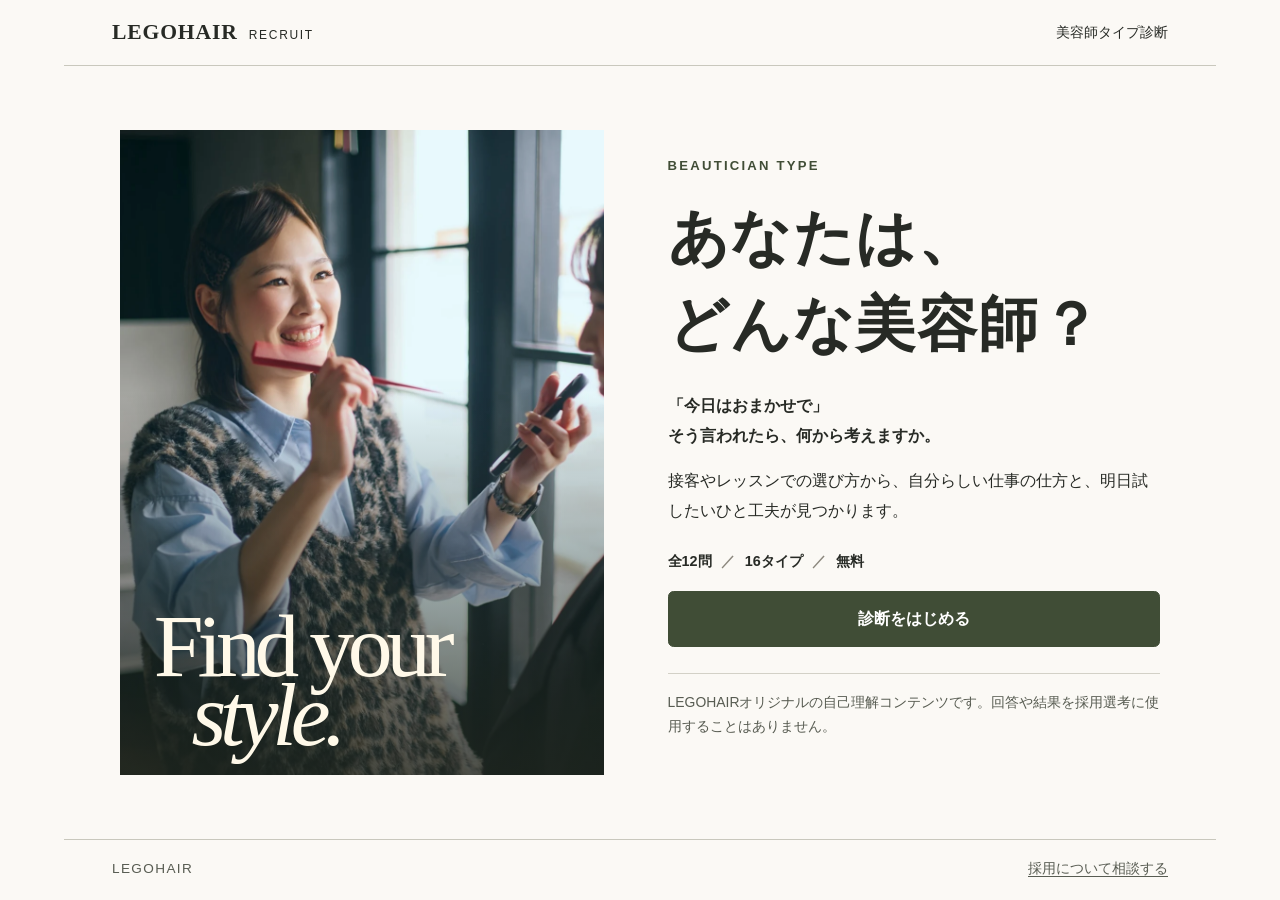
==== beautician-type.html @ 56482df4 "Refresh beautician type quiz and connect LINE recruitment entry to career stories" ====
<!doctype html>
<html lang="ja">
<head>
  <meta charset="utf-8">
  <meta name="viewport" content="width=device-width, initial-scale=1, viewport-fit=cover">
  <meta name="robots" content="noindex">
  <meta name="theme-color" content="#fbf9f5">
  <title>美容師タイプ診断｜LEGOHAIR RECRUIT</title>
  <meta name="description" content="サロンの12の場面から、あなたらしい接客と学び方を見つける。LEGOHAIRの美容師タイプ診断。">
  <meta property="og:title" content="あなたは、どんな美容師？｜LEGOHAIR 美容師タイプ診断">
  <meta property="og:description" content="接客やレッスンの12問に答えて、自分らしさを16のタイプから見つけよう。">
  <meta property="og:image" content="https://legohair-recruit-lp.vercel.app/assets/collage/latest/consultation-3830.webp">
  <link rel="stylesheet" href="assets/beautician-type.css">
  <script defer src="assets/recruit-analytics.js"></script>
  <script defer src="assets/beautician-data.js"></script>
  <script defer src="assets/beautician-type.js"></script>
</head>
<body>
  <header class="mast"><a href="index.html" aria-label="LEGOHAIR 中途採用トップ">LEGOHAIR <span>RECRUIT</span></a><span>美容師タイプ診断</span></header>
  <main class="spread">
    <aside class="portrait" aria-label="LEGOHAIRのサロンワーク">
      <img src="assets/collage/latest/consultation-3830.webp" alt="笑顔でお客様と向き合うLEGOHAIRのスタッフ">
      <div class="photo-title" lang="en" aria-hidden="true">Find your<br><i>style.</i></div>
    </aside>
    <article class="sheet">
      <div id="panel">
        <p class="overline" lang="en">BEAUTICIAN TYPE</p>
        <h1 id="intro-title">あなたは、<br>どんな美容師？</h1>
        <p class="lead">「今日はおまかせで」<br>そう言われたら、何から考えますか。</p>
        <p>接客やレッスンでの選び方から、自分らしい仕事の仕方と、明日試したいひと工夫が見つかります。</p>
        <p class="facts">全12問 <span>／</span> 16タイプ <span>／</span> 無料</p>
        <div id="intro-actions" hidden></div>
        <noscript><p>診断にはJavaScriptを使用します。ブラウザの設定を確認するか、<a href="index.html#growth">採用サイトのカリキュラム</a>をご覧ください。</p></noscript>
        <p class="note">LEGOHAIRオリジナルの自己理解コンテンツです。回答や結果を採用選考に使用することはありません。</p>
      </div>
    </article>
  </main>
  <footer><span>LEGOHAIR</span><a href="index.html#entry">採用について相談する</a></footer>
</body>
</html>
---- assets/beautician-type.css ----
:root {
  color-scheme: light;
  --ink: #272a25;
  --muted: #585c52;
  --paper: #fbf9f5;
  --moss: #404d36;
  --blush: #ead3cd;
  --serif: 'Hiragino Mincho ProN', 'YuMincho', 'Yu Mincho', serif;
  font-family: 'Hiragino Kaku Gothic ProN', 'Yu Gothic', Meiryo, sans-serif;
  background: var(--paper);
  color: var(--ink);
}
* { box-sizing: border-box; }
body { margin: 0; }
[hidden] { display: none !important; }
a { color: inherit; text-underline-offset: .25em; }
button { font: inherit; color: inherit; cursor: pointer; }
:focus-visible { outline: 3px solid #865139; outline-offset: 3px; }
.mast, footer { max-width: 72rem; margin: auto; display: flex; justify-content: space-between; align-items: center; gap: 1rem; padding: 1.25rem clamp(1rem,5vw,3rem); }
.mast { border-bottom: 1px solid #c9c8bd; }
.mast a { text-decoration: none; font: 600 1.35rem Georgia, serif; letter-spacing: .04em; }
.mast a span { margin-left: .3rem; font: .75rem Arial, sans-serif; letter-spacing: .14em; }
.mast > span, footer { font-size: .85rem; }
.spread { max-width: 69rem; margin: clamp(1.4rem,5vw,4.5rem) auto; padding: 0 2rem; display: grid; grid-template-columns: .93fr 1.07fr; align-items: start; }
.portrait { min-height: 34rem; aspect-ratio: 3/4; position: relative; overflow: hidden; background: #ddd7cc; }
.portrait img { width: 100%; height: 100%; position: absolute; object-fit: cover; object-position: 50% 41%; }
.portrait::after { content: ''; position: absolute; inset: 40% 0 0; background: linear-gradient(transparent, #22271fc7); }
.photo-title { position: absolute; z-index: 1; bottom: 1.6rem; left: 7%; font: clamp(3.8rem,7vw,6.6rem)/.77 Georgia, serif; letter-spacing: -.07em; color: #fff9e9; }
.photo-title i { margin-left: .42em; }
.sheet { padding: clamp(.4rem,2vw,1.6rem) 0 1rem clamp(1.75rem,5vw,5rem); min-width: 0; }
.overline { color: var(--moss); font: 600 .82rem/1.5 Arial, sans-serif; letter-spacing: .17em; margin: 0 0 1.15rem; }
h1, h2, p, dl { margin-top: 0; }
h1, h2 { font-family: var(--serif); font-weight: 600; letter-spacing: .025em; line-height: 1.45; overflow-wrap: anywhere; }
h1 { margin-bottom: 1.45rem; font-size: clamp(2.45rem,4.7vw,4rem); }
h2, h1.question-title { font-size: clamp(1.65rem,3.2vw,2.4rem); }
p, dd { line-height: 1.85; }
.lead { font-weight: 600; }
.facts { margin: 1.4rem 0 1rem; font-size: .9rem; font-weight: 600; }
.facts span { margin: 0 .35rem; color: #8b877d; }
.action, .choice { display: block; width: 100%; padding: .9rem 1.1rem; min-height: 3.15rem; border-radius: .35rem; font-weight: 650; text-decoration: none; }
.action { text-align: center; border: 1px solid var(--moss); background: var(--moss); color: #fff; line-height: 1.6; }
.action:hover { background: #303d27; }
.action.line { background: #18683c; border-color: #18683c; }
.quiet { display: inline-block; min-height: 2.75rem; padding: .6rem 0; border: 0; background: transparent; font-size: .92rem; text-decoration: underline; text-underline-offset: .27em; }
.note, .hint { font-size: .87rem; line-height: 1.75; color: var(--muted); }
.note { border-top: 1px solid #d3d1c7; padding-top: 1rem; margin-top: 1.6rem; }
.hint { margin: .65rem 0; }
progress { width: 100%; height: .35rem; appearance: none; border: 0; color: var(--moss); background: #e4e2d8; margin: 0 0 1.85rem; }
progress::-webkit-progress-bar { background: #e4e2d8; }
progress::-webkit-progress-value { background: var(--moss); }
progress::-moz-progress-bar { background: var(--moss); }
fieldset { border: 0; padding: 0; margin: 0 0 1.25rem; min-width: 0; }
.choice { display: flex; align-items: center; gap: .75rem; border: 1px solid #b8bbae; margin-bottom: .65rem; background: #fff; line-height: 1.65; cursor: pointer; }
.choice:has(:checked) { background: #e8ecdf; border-color: var(--moss); }
.choice input { accent-color: var(--moss); flex: 0 0 auto; width: 1.1rem; height: 1.1rem; margin: 0; }
.action:disabled { background: #e2e2d9; color: #64675f; border-color: transparent; cursor: default; }
.practice { background: #f0e3de; border-left: 3px solid #ab7062; margin: 1.4rem 0; padding: 1rem 1.2rem; }
.practice strong { display: block; margin-bottom: .35rem; }
.practice p { margin-bottom: 0; }
.axes { border-top: 1px solid #c9c8bd; margin-bottom: 1.5rem; }
.axes div { padding: .6rem 0; border-bottom: 1px solid #d6d6cd; display: flex; justify-content: space-between; gap: .6rem; font-size: .9rem; }
.axes dt { color: var(--muted); }
.axes dd { margin: 0; text-align: right; line-height: 1.6; font-weight: 600; }
footer { border-top: 1px solid #c9c8bd; color: var(--muted); }
footer span { letter-spacing: .1em; }
@media(max-width: 720px) {
  .mast { padding: .95rem 1.15rem; }
  .mast a { font-size: 1.15rem; }
  .mast a span { font-size: .67rem; }
  .spread { display: block; margin: 0; padding: 0; }
  .portrait { height: clamp(9rem,42vw,14rem); min-height: 0; aspect-ratio: auto; }
  .portrait img { object-position: 50% 36%; }
  .portrait::after { inset: 0 42% 0 0; background: linear-gradient(90deg,#19251985,transparent); }
  .photo-title { left: 1.4rem; bottom: 1rem; font-size: 3.6rem; }
  .sheet { padding: 1.5rem max(1.15rem,6vw); }
  h1 { font-size: clamp(2.3rem,8.8vw,3.1rem); margin-bottom: .9rem; }
  .overline { margin-bottom: .65rem; }
  .facts { margin-top: .9rem; }
  body.in-quiz .portrait { display: none; }
  body.in-quiz .sheet { max-width: 35rem; margin: auto; min-height: 72svh; padding-top: 2.25rem; }
}
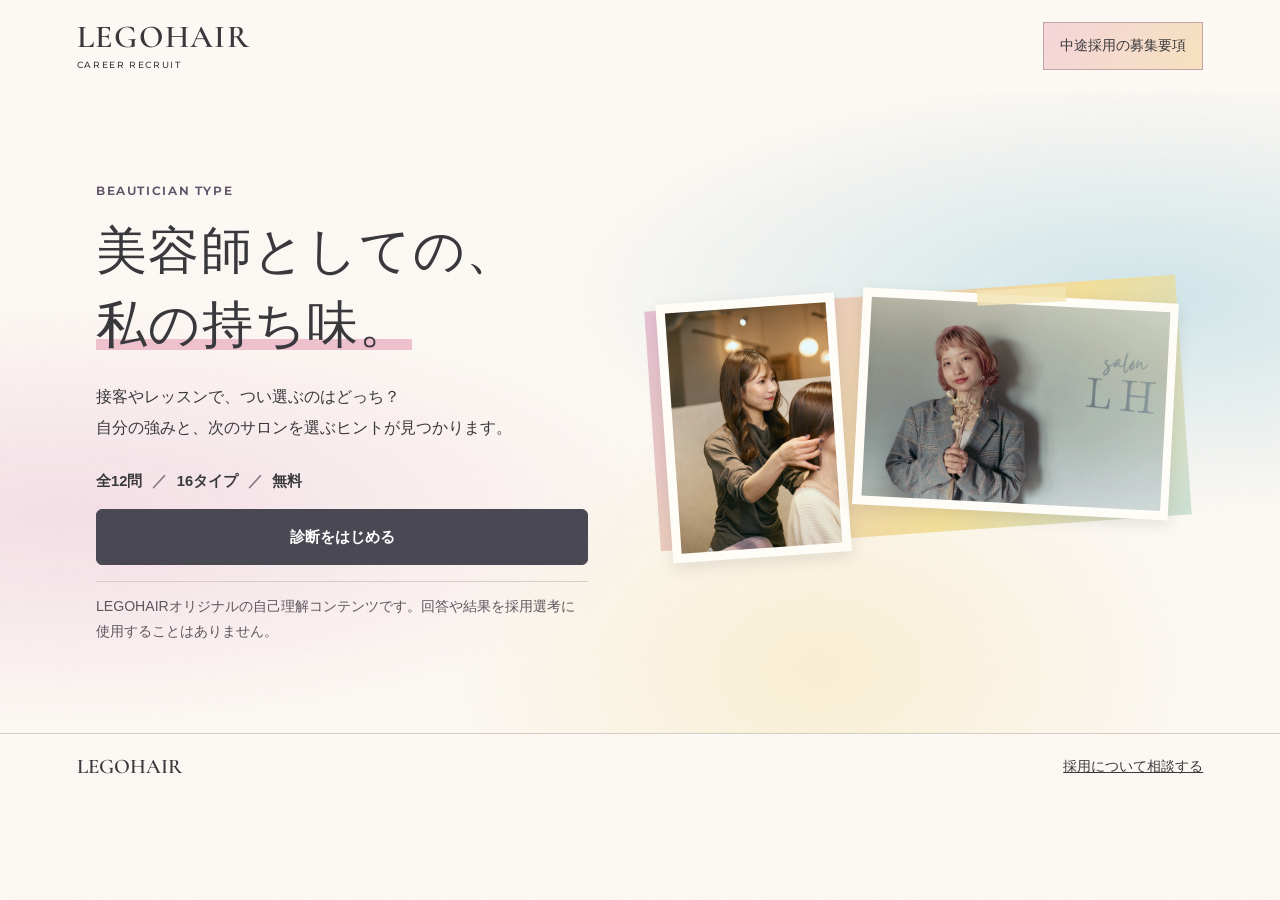
==== commit da581598: "Align career quiz with the recruitment LP and revise the salon scenario questions" ====
--- a/beautician-type.html
+++ b/beautician-type.html
@@ -4,37 +4,42 @@
   <meta charset="utf-8">
   <meta name="viewport" content="width=device-width, initial-scale=1, viewport-fit=cover">
   <meta name="robots" content="noindex">
-  <meta name="theme-color" content="#fbf9f5">
+  <meta name="theme-color" content="#fcf8f3">
   <title>美容師タイプ診断｜LEGOHAIR RECRUIT</title>
   <meta name="description" content="サロンの12の場面から、あなたらしい接客と学び方を見つける。LEGOHAIRの美容師タイプ診断。">
   <meta property="og:title" content="あなたは、どんな美容師？｜LEGOHAIR 美容師タイプ診断">
   <meta property="og:description" content="接客やレッスンの12問に答えて、自分らしさを16のタイプから見つけよう。">
-  <meta property="og:image" content="https://legohair-recruit-lp.vercel.app/assets/collage/latest/consultation-3830.webp">
+  <meta property="og:image" content="https://legohair-recruit-lp.vercel.app/assets/collage/latest/hero-salon-lh.webp">
+<link rel="icon" href="assets/lego-icon.png"><link rel="preconnect" href="https://fonts.googleapis.com"><link rel="preconnect" href="https://fonts.gstatic.com" crossorigin><link href="https://fonts.googleapis.com/css2?family=Montserrat:wght@400;500;600;700;800&amp;family=Cormorant+Garamond:ital,wght@0,600;1,500&amp;display=swap" rel="stylesheet"><link rel="stylesheet" href="assets/collage.css"><link rel="stylesheet" href="assets/palette.css"><link rel="stylesheet" href="assets/consultation.css"><link rel="stylesheet" href="assets/career-growth.css"><link rel="stylesheet" href="assets/recruit-polish.css">
   <link rel="stylesheet" href="assets/beautician-type.css">
   <script defer src="assets/recruit-analytics.js"></script>
   <script defer src="assets/beautician-data.js"></script>
   <script defer src="assets/beautician-type.js"></script>
 </head>
 <body>
-  <header class="mast"><a href="index.html" aria-label="LEGOHAIR 中途採用トップ">LEGOHAIR <span>RECRUIT</span></a><span>美容師タイプ診断</span></header>
-  <main class="spread">
-    <aside class="portrait" aria-label="LEGOHAIRのサロンワーク">
-      <img src="assets/collage/latest/consultation-3830.webp" alt="笑顔でお客様と向き合うLEGOHAIRのスタッフ">
-      <div class="photo-title" lang="en" aria-hidden="true">Find your<br><i>style.</i></div>
-    </aside>
-    <article class="sheet">
-      <div id="panel">
+  <header class="header diagnosis-header">
+    <a class="brand" href="index.html" aria-label="LEGOHAIR 中途採用トップ"><span>LEGOHAIR</span><small>CAREER RECRUIT</small></a>
+    <a class="header-tour" href="index.html#work">中途採用の募集要項</a>
+  </header>
+  <main class="diagnosis-main">
+    <div id="panel">
+      <div class="intro-copy">
         <p class="overline" lang="en">BEAUTICIAN TYPE</p>
-        <h1 id="intro-title">あなたは、<br>どんな美容師？</h1>
-        <p class="lead">「今日はおまかせで」<br>そう言われたら、何から考えますか。</p>
-        <p>接客やレッスンでの選び方から、自分らしい仕事の仕方と、明日試したいひと工夫が見つかります。</p>
+        <h1 id="intro-title">美容師としての、<br><em>私の持ち味。</em></h1>
+        <p class="intro-lead">接客やレッスンで、つい選ぶのはどっち？<br>自分の強みと、次のサロンを選ぶヒントが見つかります。</p>
+      </div>
+      <div class="salon-photos" aria-label="LEGOHAIRのサロンワークと撮影作品">
+        <figure class="photo-work"><img src="assets/collage/latest/styling-3113.webp" width="1024" height="1536" alt="モデルの髪を整えるLEGOHAIRのスタッフ"></figure>
+        <figure class="photo-style"><img src="assets/collage/latest/hero-salon-lh.webp" width="1536" height="1024" alt="salon LHで撮影したショートヘアのモデル"></figure>
+      </div>
+      <div class="intro-entry">
         <p class="facts">全12問 <span>／</span> 16タイプ <span>／</span> 無料</p>
         <div id="intro-actions" hidden></div>
         <noscript><p>診断にはJavaScriptを使用します。ブラウザの設定を確認するか、<a href="index.html#growth">採用サイトのカリキュラム</a>をご覧ください。</p></noscript>
         <p class="note">LEGOHAIRオリジナルの自己理解コンテンツです。回答や結果を採用選考に使用することはありません。</p>
       </div>
-    </article>
+    </div>
   </main>
-  <footer><span>LEGOHAIR</span><a href="index.html#entry">採用について相談する</a></footer>
+  <footer class="quiz-footer"><span>LEGOHAIR</span><a href="index.html#entry">採用について相談する</a></footer>
 </body>
 </html>
--- a/assets/collage.css
+++ b/assets/collage.css
@@ -0,0 +1,51 @@
+:root{--paper:#f8f6f2;--pink:#e5c7ce;--yellow:#eee2bc;--aqua:#c4dce0;--lavender:#cfcae0;--mint:#ceded1;--orange:#e9cebd;--ink:#38383c;--jp-serif:"游明朝","Yu Mincho","Hiragino Mincho ProN","Noto Serif CJK JP",serif;--sans:'游ゴシック','Yu Gothic','メイリオ','Hiragino Kaku Gothic ProN','Hiragino Sans',sans-serif;--en:'Montserrat',sans-serif;--serif:'Cormorant Garamond',Georgia,serif;--edge:clamp(24px,6vw,96px)}
+*{box-sizing:border-box}html{scroll-behavior:smooth;scroll-padding-top:90px}body{margin:0;background:var(--paper);color:var(--ink);font:500 15px/1.95 var(--sans);-webkit-font-smoothing:antialiased}body:after{content:'';position:fixed;inset:0;pointer-events:none;z-index:8;opacity:.035;background-image:url("data:image/svg+xml,%3Csvg viewBox='0 0 180 180' xmlns='http://www.w3.org/2000/svg'%3E%3Cfilter id='n'%3E%3CfeTurbulence type='fractalNoise' baseFrequency='.8' numOctaves='3' stitchTiles='stitch'/%3E%3C/filter%3E%3Cpath fill='%23000' filter='url(%23n)' opacity='.5' d='M0 0h180v180H0z'/%3E%3C/svg%3E")}h1,h2,h3,p,figure,blockquote,dl,dd{margin:0}h1,h2,h3{font-feature-settings:'palt';font-weight:700;line-height:1.5;letter-spacing:.015em}h2{font-size:clamp(30px,3.4vw,52px)}h3{font-size:22px}p+p{margin-top:20px}a{color:inherit;text-decoration:none}button{font:inherit;color:inherit;cursor:pointer}img{display:block;width:100%;height:auto;object-fit:cover}button,a{-webkit-tap-highlight-color:transparent}button:focus-visible,a:focus-visible,[tabindex]:focus-visible,summary:focus-visible{outline:3px solid #6550a1;outline-offset:6px}::selection{background:var(--yellow)}[hidden]{display:none!important}.section{padding:90px var(--edge);position:relative}.section-top{display:flex;justify-content:space-between;align-items:center;gap:24px;position:relative;z-index:1;margin-bottom:52px}.eyebrow{font:600 11px/1.8 var(--en);letter-spacing:.16em}.small{font-size:12px;line-height:1.9}.text-link{display:inline-block;border-bottom:1px solid currentColor;padding:7px 0;min-height:44px;font-size:13px}.button{min-height:58px;display:flex;align-items:center;justify-content:space-between;gap:22px;padding:14px 25px;border:1px solid var(--ink);border-radius:3px;font-size:14px;font-weight:700;line-height:1.6;transition:transform .22s,box-shadow .22s,background .22s}.button span{font:24px var(--en)}.button:hover{transform:translateY(-3px);box-shadow:0 8px 22px #45404d1a}.button:active{transform:scale(.98)}.dark{background:var(--ink);color:var(--paper)}.light{background:var(--paper);color:var(--ink)}.skip{position:fixed;left:20px;top:-70px;z-index:100;background:var(--ink);color:white;padding:12px}.skip:focus{top:10px}
+.header{height:100px;padding:0 var(--edge);display:flex;align-items:center;gap:40px;position:relative;z-index:20;background:var(--paper)}.brand{display:inline-flex;flex-direction:column;line-height:1.2}.brand>span{font:600 32px/1.2 var(--serif);letter-spacing:.04em}.brand small{font:500 9px/2 var(--en);letter-spacing:.18em}.desktop-nav{display:flex;gap:34px;margin-left:auto;font-size:12px}.desktop-nav a{padding:12px 0;position:relative}.desktop-nav a:after{content:'';position:absolute;bottom:6px;left:0;width:0;height:3px;background:var(--pink);transition:width .25s}.desktop-nav a:hover:after{width:100%}.header-tour{background:var(--yellow);border:1px solid var(--ink);padding:10px 20px;font-size:12px;display:flex;gap:30px;align-items:center}.header-tour span{font-size:23px}.menu-toggle{display:none}.mobile-menu{display:none}
+.hero{height:790px;max-height:1000px;position:relative;overflow:clip;padding:78px var(--edge) 0;isolation:isolate}.hero-color{position:absolute;z-index:-1;pointer-events:none;animation:float 14s ease-in-out infinite alternate}.hero-color.aqua{width:66%;height:650px;right:-12%;top:-20px;border-radius:48% 33% 51% 38%;background:linear-gradient(145deg,#b9e8e7,var(--aqua));transform:rotate(-15deg)}.hero-color.pink{background:var(--pink);width:40%;height:420px;right:12%;top:175px;border-radius:50% 30% 60% 50%;transform:rotate(15deg);opacity:.8;animation-delay:-5s}.hero-color.yellow{background:var(--yellow);height:230px;width:60%;left:-16%;bottom:6px;transform:rotate(-14deg);border-radius:50%;animation-delay:-9s}.hero-copy{position:relative;z-index:4;width:60%;pointer-events:none}.hero-intro{font-family:var(--sans);font-size:12px;letter-spacing:.13em;margin-bottom:27px}.hero h1{font-size:clamp(40px,4.6vw,74px);line-height:1.6;letter-spacing:-.025em}.mask{display:block;overflow:hidden}.mask>span{display:inline-block;animation:text-in 1s .12s both}.mask:nth-child(2)>span{animation-delay:.3s}.hero h1 .mask:nth-child(2)>span{background:linear-gradient(transparent 74%,var(--pink) 74%,var(--pink) 90%,transparent 90%)}.hero-lead{margin-top:25px;font-size:14px;line-height:2.1}.hero-collage{position:absolute;right:0;top:30px;width:56%;height:650px}.hero-main{position:absolute;left:3%;top:100px;width:91%;transform:rotate(-6deg);z-index:2}.hero-main img{aspect-ratio:1.45;clip-path:polygon(7% 2%,90% 0%,100% 24%,94% 88%,60% 100%,5% 89%,0% 36%);object-position:center}.hero-main figcaption{background:var(--paper);font-size:12px;display:inline-block;position:absolute;bottom:14px;right:9%;padding:6px 20px;transform:rotate(4deg)}.hero-work{position:absolute;left:-15%;top:355px;width:37%;padding:9px 9px 0;background:var(--paper);transform:rotate(7deg);z-index:5;box-shadow:0 9px 28px #25242a18;animation-delay:.25s}.hero-work img{aspect-ratio:1.2;object-position:50% 50%}.hero-work figcaption{font-size:11px;padding:5px 8px;text-align:center}.hero-friends{position:absolute;right:3%;top:10px;width:25%;transform:rotate(8deg);z-index:3;animation-delay:.4s}.hero-friends img{aspect-ratio:1;border-radius:50%;border:6px solid var(--yellow)}.hero-sticker{width:119px;height:119px;background:var(--yellow);border-radius:50%;display:grid;place-content:center;text-align:center;font-weight:700;line-height:1.6;font-size:15px;transform:rotate(12deg);position:absolute;right:6%;bottom:80px;z-index:4}.hero-scribble{position:absolute;width:49%;right:4%;bottom:54px;z-index:3}.spark-one{position:absolute;left:16%;top:36px;color:var(--orange);font-size:88px;line-height:1;transform:rotate(10deg)}.hero-actions{position:relative;display:flex;gap:12px;width:51%;margin-top:65px;z-index:6}.hero-actions a{flex:1;white-space:nowrap;padding:14px 18px}.hero-bottom{position:absolute;bottom:24px;left:var(--edge);right:var(--edge);display:flex;justify-content:space-between;gap:15px;font-size:10px;align-items:center;z-index:6}.hero-bottom>span:nth-child(2){font:500 9px var(--en);letter-spacing:.1em}.hero-bottom b{font-size:25px;padding-left:15px}.photo-enter{animation:photo-in 1.1s both}
+.diagnosis{background:#eeebf2;overflow:clip;padding-bottom:100px}.diagnosis:before{content:'';position:absolute;inset:0;background:linear-gradient(135deg,transparent 60%,#ffffff35)}.quiz-circle{position:absolute;width:390px;height:390px;border-radius:50%;background:var(--yellow);left:-120px;top:180px;opacity:.85}.quiz-curve{position:absolute;width:680px;height:290px;border:70px solid var(--mint);border-radius:50%;left:25%;bottom:-140px;transform:rotate(-20deg)}.diagnosis-layout{display:grid;grid-template-columns:1fr .87fr;gap:9%;position:relative;z-index:1;align-items:center}.diagnosis-intro>p{font-size:14px;margin-top:20px}.type-collage{display:flex;gap:0;padding:42px 0 10px;align-items:center;position:relative}.type-collage figure{width:26%;flex:none;position:relative;background:var(--pink);border:5px solid var(--paper);box-shadow:0 9px 20px #4a40501c;transform:rotate(-10deg);transition:transform .4s,opacity .4s;margin-right:-1.5%}.type-collage figure:nth-child(2){transform:rotate(5deg) translateY(15px);z-index:2}.type-collage figure:nth-child(3){transform:rotate(-5deg) translateY(-12px);z-index:3}.type-collage figure:nth-child(4){transform:rotate(9deg);z-index:2}.type-collage figure[data-muted=true]{opacity:.4}.type-collage figure[data-active=true]{transform:rotate(0) translateY(-18px) scale(1.08);z-index:4}.type-collage img{height:190px;object-fit:cover;object-position:center}.type-collage figcaption{background:var(--paper);font-size:10px;text-align:center;font-weight:700;white-space:nowrap;padding:6px 0 3px}.quiz-paper{background:var(--paper);padding:42px;position:relative;box-shadow:0 24px 55px #6152821c,0 3px 9px #6152820d;transform:rotate(2deg);min-height:460px}.paper-tape{position:absolute;width:110px;height:33px;top:-13px;left:40%;background:#d9eedbca;transform:rotate(-5deg)}.quiz-paper h3{font-size:31px;margin:20px 0}.quiz-paper p{font-size:14px}.quiz-paper .button{margin-top:28px;width:100%}.quiz-paper .quiz-note{font-size:10px;line-height:1.8;border-top:1px solid #25242a30;padding-top:20px;margin-top:28px}.quiz-kicker{font:600 10px var(--en)!important;letter-spacing:.15em}.quiz-progress{display:flex;gap:6px;margin:15px 0 25px}.quiz-progress span{height:4px;background:#d9d1e7;flex:1}.quiz-progress .done{background:#6550a1}.quiz-paper .quiz-question{font-size:20px;line-height:1.7;margin:0 0 20px}.quiz-options{display:grid;gap:9px}.quiz-options button{background:transparent;border:1px solid #bcb3a9;text-align:left;min-height:53px;padding:12px 16px;font-size:13px;line-height:1.6;transition:background .2s,transform .2s}.quiz-options button:hover{background:var(--yellow);transform:translateX(3px)}.quiz-options button:active{transform:scale(.98)}.quiz-back,.quiz-retry{background:none;border:0;border-bottom:1px solid;min-height:44px;font-size:12px;margin-top:18px}.quiz-result{animation:result-in .5s}.quiz-result h3{font-size:29px}.quiz-result .result-links{display:grid;margin-top:22px;gap:8px}.result-links a{font-size:13px;border-bottom:1px solid;padding:9px 0}.quiz-result .result-label{display:inline-block;background:var(--yellow);padding:4px 10px;font-size:11px}
+.people{background:linear-gradient(160deg,var(--paper) 59%,#d9e6e6);padding-top:100px;padding-bottom:110px;overflow:clip}.people-head{display:flex;justify-content:space-between;gap:40px;align-items:flex-end}.people-head p{font-size:14px;line-height:2.2}.people-spread{position:relative;display:grid;grid-template-columns:1.12fr .88fr;gap:0 7%;padding-top:65px}.people-cover{position:relative;transform:rotate(-3deg);z-index:2}.people-cover img{aspect-ratio:1.3}.people-cover figcaption,.people-lesson figcaption{font-size:11px;padding-top:11px}.people-spread figcaption span{font:500 11px var(--en);margin-right:14px}.photo-stamp{position:absolute;top:-20px;left:-15px;font:600 10px/1.6 var(--en);border:1px solid var(--ink);border-radius:50%;width:87px;height:87px;display:grid;place-content:center;transform:rotate(13deg);background:var(--yellow)}.people-lesson{position:relative;width:83%;margin:90px 0 0 auto;transform:rotate(5deg)}.people-lesson img{aspect-ratio:1.25;box-shadow:15px -15px 0 var(--orange)}.people-voice{background:var(--pink);max-width:430px;padding:32px 35px;position:relative;z-index:3;margin:-10px 0 0 18%;transform:rotate(2deg)}.people-voice:after{content:'';position:absolute;width:40px;height:40px;right:40px;bottom:-17px;background:var(--pink);clip-path:polygon(0 0,100% 0,100% 100%)}.quote-mark{position:absolute;top:-25px;left:15px;font:100px var(--serif)}.people-voice blockquote{font-size:21px;line-height:1.9;font-weight:700}.people-voice p{font-size:12px;margin-top:20px}.people-voice p span{font-size:10px}.people-voice a{font-size:9px;text-decoration:underline}.people-switch{width:90%;margin-top:80px;z-index:2;position:relative;transform:rotate(-3deg)}.photo-switch{border:0;background:transparent;padding:0;width:100%;position:relative;text-align:left}.photo-switch img{aspect-ratio:1.4;transition:filter .3s}.photo-switch:hover img{filter:saturate(1.1)}.photo-switch span{position:absolute;bottom:15px;right:15px;padding:8px 15px;background:var(--paper);font-size:11px}.photo-switch b{padding-left:18px}.people-word{position:absolute;left:0;bottom:0;font:500 clamp(60px,8vw,125px)/.88 var(--serif);color:#8c9b9a;transform:rotate(-8deg);z-index:0;opacity:.8}.people-switch .small{margin-top:8px}
+.growth{background:#f5f0e4;overflow:clip}.growth:before{content:'';position:absolute;width:75%;height:900px;right:-30%;top:300px;background:#d8e3d1;border-radius:50%;opacity:.7;transform:rotate(25deg)}.growth-head{display:flex;justify-content:space-between;align-items:flex-end;gap:35px;position:relative}.growth-head h2{font-size:clamp(40px,5vw,72px)}.growth-head p{font-size:14px}.growth-head .text-link{margin-top:20px}.learning-path{position:relative;max-width:1100px;margin:65px auto 0;display:grid;grid-template-columns:1fr 1fr;gap:80px 10%;align-items:start}.ribbon{position:absolute;inset:0;width:100%;height:100%;pointer-events:none;overflow:visible}.ribbon path{fill:none;stroke-width:40;stroke-linecap:round}.ribbon-base{stroke:#ffffffa8}.ribbon-progress{stroke:#b5c8b6;stroke-dasharray:1;stroke-dashoffset:1;transition:stroke-dashoffset .15s linear}.learn-step{position:relative;z-index:1}.step-two{margin-top:170px}.step-three{margin-top:-110px}.step-four{margin-top:60px}.step-photo{width:90%;transform:rotate(-4deg);box-shadow:10px 10px 0 var(--paper)}.step-photo img{aspect-ratio:1.3}.step-two .step-photo{transform:rotate(5deg);box-shadow:10px 10px 0 var(--pink)}.step-three .step-photo{transform:rotate(3deg)}.step-four .step-photo{transform:rotate(-5deg);box-shadow:10px 10px 0 var(--aqua)}.step-copy{margin:28px 0 0 20px;padding-left:50px;position:relative}.step-number{position:absolute;left:0;top:-4px;font:500 32px var(--serif)}.step-copy h3{font-size:19px}.step-copy p{font-size:13px;margin-top:10px}.growth-foot{display:flex;justify-content:space-between;gap:40px;position:relative;margin-top:85px;border-top:1px solid #25242a55;padding-top:30px}.growth-foot>span{font-size:20px;font-weight:700}.growth-foot p{font-size:12px}
+.creative{background:#f2e9e2;overflow:hidden;position:relative}.creative:before{content:'';position:absolute;top:0;left:35%;right:-10%;height:100%;background:linear-gradient(160deg,transparent 10%,#c9c4db80 54%,#c4dce06b);transform:skew(-12deg)}.creative-heading{padding-bottom:50px}.creative-title{display:flex;align-items:flex-end;justify-content:space-between;gap:40px;margin-top:45px}.creative-title p{font-size:14px}.creative-gallery{display:flex;gap:26px;align-items:center;overflow-x:auto;scroll-snap-type:x proximity;padding:0 var(--edge) 25px;position:relative;scrollbar-width:none}.creative-gallery::-webkit-scrollbar{display:none}.creative-gallery figure{flex:none;scroll-snap-align:center;position:relative}.creative-full{width:70vw}.creative-full img{height:560px}.creative-full figcaption{position:absolute;left:35px;bottom:30px;color:white;text-shadow:0 2px 15px #0009}.creative-full:after{content:'';position:absolute;inset:60% 0 0;background:linear-gradient(transparent,#0007);pointer-events:none}.creative-full figcaption{z-index:1}.creative-full span,.creative-work span{display:block;font:500 10px var(--en);letter-spacing:.15em}.creative-full strong,.creative-work strong{display:block;font-size:33px;line-height:1.7;margin-top:15px}.creative-portrait{width:28vw;transform:rotate(2deg)}.creative-portrait img{height:480px}.creative-portrait figcaption{font:600 10px var(--en);padding-top:15px;letter-spacing:.1em}.creative-work{width:49vw;align-self:flex-end}.creative-work img{height:370px}.creative-work figcaption{padding-top:20px}.creative-work strong{font-size:24px}.creative-portrait.last{transform:rotate(-3deg)}.gallery-controls{position:relative;display:flex;justify-content:space-between;align-items:center;padding:12px var(--edge);font-size:11px}.gallery-controls div{display:flex;gap:10px}.gallery-controls button{background:var(--paper);width:45px;height:45px;border:1px solid var(--ink);border-radius:50%;font:22px var(--en);transition:background .2s}.gallery-controls button:hover{background:var(--yellow)}.creative-bottom{display:flex;align-items:center;justify-content:space-between;gap:45px;padding-top:40px;padding-bottom:65px}.creative-bottom h3{font-size:20px}.creative-bottom p{font-size:13px;margin-top:15px}.creative-bottom a{font-size:12px;min-width:310px}
+.values{background:radial-gradient(ellipse at 25% 70%,#e3e9df 0,transparent 45%),radial-gradient(ellipse at 95% 12%,#efe0e2 0,transparent 40%),var(--paper);padding-top:110px;padding-bottom:120px}.values-layout{display:grid;grid-template-columns:1fr 1fr;gap:12%;align-items:center;margin-top:70px}.values-photos{position:relative;height:550px}.values-photos figure:first-child{width:92%;transform:rotate(-6deg);position:relative;z-index:2}.values-photos figure:first-child img{aspect-ratio:1.25;border-radius:45% 40% 7% 15%}.values-photos figure:nth-child(2){width:60%;position:absolute;bottom:0;right:-5%;transform:rotate(8deg);border:8px solid var(--paper);z-index:3}.values-photos figure:nth-child(2) img{aspect-ratio:.9;object-position:65% 50%}.values-photos svg{position:absolute;width:110%;height:110%;top:-14%;left:-10%;z-index:1}.values-photos>span{position:absolute;left:0;bottom:70px;writing-mode:vertical-rl;font-size:20px;letter-spacing:.2em}.values-copy h2{font-size:clamp(29px,3vw,44px);margin-bottom:30px}.values-copy>p{font-size:14px;line-height:2.2}.philosophy{margin-top:30px;border-top:1px solid #25242a33}.philosophy>div{display:grid;grid-template-columns:66px 1fr;padding-top:20px;gap:10px}.philosophy dt{font-size:10px}.philosophy dd strong{font:500 31px/1.2 var(--serif);display:block}.philosophy dd span{font-size:11px}.values-copy .values-sign{font-weight:700;font-size:16px;margin-top:30px}
+.work{padding-top:95px;background:#fffdf9}.work-heading{display:flex;justify-content:space-between;gap:30px;align-items:flex-end}.work-heading p{font-size:14px}.work-numbers{display:grid;grid-template-columns:1.4fr 1fr 1fr;gap:35px;margin:60px 0 40px;border-block:1px solid var(--ink);padding:35px 0}.metric-label{display:block;font-size:11px;margin-bottom:18px}.work-numbers>div>p{line-height:1.5;margin-bottom:12px}.work-numbers>div>span:last-child{font-size:12px}.salary-feature{position:relative}.salary-feature:before{content:'';position:absolute;bottom:35px;left:-10px;right:15px;height:35px;background:var(--yellow);transform:rotate(-2deg);z-index:0}.salary-feature p,.salary-feature>span{position:relative}.salary-feature strong{font:500 clamp(31px,3.5vw,52px)/1.5 var(--en);white-space:nowrap;letter-spacing:-.06em}.salary-feature strong span{font:500 17px var(--sans);letter-spacing:0}.days-feature p{font-size:16px;white-space:nowrap}.days-feature strong{font:500 48px var(--en);margin:0 5px}.hours-feature strong{font:500 clamp(22px,2.2vw,33px)/2.2 var(--en);white-space:nowrap;letter-spacing:-.03em}.work-details>div{display:grid;grid-template-columns:180px 1fr;gap:35px;border-bottom:1px solid #25242a30;padding:22px 0;font-size:14px}.work-details dt{font-size:12px}.work-details small{display:block;font-size:12px;line-height:1.9;color:#605c64;margin-top:5px}.work-note{font-size:11px;margin-top:18px}.salon-pair{display:grid;grid-template-columns:1fr 1fr;gap:35px;margin:45px 0}.salon-pair img{aspect-ratio:1.7}.salon-pair figcaption{margin-top:15px}.salon-pair strong{font:600 28px var(--serif);display:block}.salon-pair span{font-size:11px}.stylist{border-block:1px solid var(--ink);margin:40px 0 25px}.stylist summary{display:flex;justify-content:space-between;align-items:center;cursor:pointer;min-height:88px;padding:20px 25px;background:#d5eaf0;font-size:20px;font-weight:700;list-style:none}.stylist summary::-webkit-details-marker{display:none}.summary-plus{font-size:28px;transition:transform .3s}.stylist[open] .summary-plus{transform:rotate(45deg)}.stylist-body{padding:35px;background:var(--paper)}.stylist-body h3{font-size:23px}.stylist-salary{font-size:30px;margin:20px 0}.stylist-salary span{display:block;font-size:14px}.stylist-body>p{font-size:14px}.stylist-body>.stylist-salary{font-size:30px}.stylist-links{display:grid;grid-template-columns:1fr 1fr;gap:30px;margin:30px 0}.stylist-links a{border-block:1px solid var(--ink);padding:20px 0;font-weight:700;font-size:16px}.stylist-links span{float:right}.stylist-links small{display:block;font-size:11px;font-weight:500;margin-top:6px}.stylist-body .small{font-size:11px}
+.entry{background:#f2e8e7;display:grid;grid-template-columns:1.15fr 1fr;gap:5%;position:relative;overflow:clip;padding-top:100px;padding-bottom:95px;isolation:isolate}.entry-shape{position:absolute;z-index:-1}.entry-shape.one{width:60%;height:500px;background:var(--orange);right:-18%;top:-160px;border-radius:50%}.entry-shape.two{width:70%;height:350px;background:var(--lavender);right:-18%;bottom:-90px;transform:rotate(-20deg);border-radius:50%}.entry-shape.three{width:60%;height:230px;background:var(--yellow);left:-23%;bottom:-120px;transform:rotate(20deg);border-radius:50%}.entry-content h2{margin-top:30px;font-size:clamp(32px,3.7vw,58px);line-height:1.65}.entry-content>p:not(.eyebrow){font-size:14px;margin-top:25px}.entry-actions{display:flex;gap:12px;margin:35px 0 15px}.entry-actions a{flex:1;padding:15px 20px;font-size:13px}.entry-content>.entry-note{font-size:10px!important;line-height:1.9;max-width:480px}.entry-photos{position:relative;align-self:center;height:440px}.entry-team{position:absolute;top:35px;width:105%;right:-7%;transform:rotate(-6deg)}.entry-team img{aspect-ratio:1.2;clip-path:polygon(4% 0,100% 4%,94% 93%,10% 100%,0 55%)}.entry-smile{position:absolute;width:45%;left:-12%;bottom:0;transform:rotate(8deg);border:8px solid var(--paper)}.entry-smile img{aspect-ratio:1}.entry-sticker{display:grid;place-items:center;background:var(--yellow);height:105px;width:105px;border-radius:50%;position:absolute;right:-4%;top:0;font-size:13px;transform:rotate(12deg);font-weight:700}footer{padding:50px var(--edge);display:flex;justify-content:space-between;gap:30px;align-items:center}footer .brand small{font:500 9px/2 var(--sans);letter-spacing:.05em}footer>div{display:flex;gap:30px;font-size:11px}footer>small{font:500 9px var(--en)}.sticky-cta{position:fixed;bottom:20px;right:24px;z-index:30;display:flex;border:1px solid var(--ink);box-shadow:0 4px 20px #25242a20;transition:transform .3s;transform:translateY(150%)}.sticky-cta.visible{transform:none}.sticky-cta a{min-height:50px;padding:12px 18px;background:var(--ink);color:white;font-size:12px;display:flex;gap:24px;align-items:center}.sticky-cta a:last-child{background:var(--paper);color:var(--ink)}
+.reveal{opacity:1}.motion-ready .reveal{opacity:0;translate:0 26px;transition:opacity .8s,translate .8s}.motion-ready .reveal.is-visible{opacity:1;translate:0 0}@keyframes float{to{translate:10px -17px}}@keyframes text-in{from{transform:translateY(105%)}to{transform:translateY(0)}}@keyframes photo-in{from{opacity:0;translate:20px 35px}to{opacity:1;translate:0 0}}@keyframes result-in{from{opacity:0;transform:translateY(10px)}to{opacity:1;transform:none}}
+@media(min-width:1600px){.hero{height:860px}.hero-collage{right:3%;top:30px}.hero-actions{margin-top:95px}.section{padding-inline:max(7vw,calc((100vw - 1340px)/2))}}
+@media(max-width:1050px){.header{height:86px;gap:25px}.desktop-nav{gap:22px}.hero{height:740px;padding-top:45px}.hero-copy{width:70%}.hero-collage{top:80px;width:58%}.hero-work{top:300px}.hero-main{top:100px}.hero-actions{width:57%;margin-top:210px}.hero-sticker{bottom:155px}.hero-scribble{bottom:140px}.hero-lead{max-width:43vw}.diagnosis-layout{gap:6%}.quiz-paper{padding:30px}.type-collage img{height:160px}.values-layout{gap:7%}.values-photos{height:430px}.values-photos>span{font-size:16px}.work-numbers{gap:20px}.creative-full img{height:470px}.creative-portrait img{height:400px}.creative-work img{height:300px}.creative-bottom{gap:25px}.creative-bottom a{min-width:270px}.entry-actions{flex-direction:column}.entry-photos{height:350px}.entry-team{top:40px}.entry-smile{bottom:-20px}.work-details>div{grid-template-columns:135px 1fr}}
+@media(max-width:720px){:root{--edge:24px}html{scroll-padding-top:28px}body{font-size:14px}.section{padding:62px var(--edge)}h2{font-size:31px;line-height:1.65}.section-top{align-items:flex-start;margin-bottom:34px;gap:12px;flex-direction:column}.section-top .small{font-size:10px}.eyebrow{font-size:9px;letter-spacing:.12em}.header{height:77px;padding-inline:22px;gap:16px}.brand>span{font-size:26px}.brand small{font-size:8px}.desktop-nav{display:none}.header-tour{margin-left:auto;padding:5px 11px;font-size:10px;gap:14px}.header-tour span{font-size:20px}.menu-toggle{display:flex;width:29px;height:44px;padding:10px 0;background:none;border:0;flex-direction:column;justify-content:center;gap:7px}.menu-toggle span{display:block;height:1px;background:var(--ink);width:25px}.mobile-menu{position:absolute;top:77px;left:0;right:0;background:var(--paper);padding:20px 24px 28px;box-shadow:0 12px 15px #25242a18}.mobile-menu:not([hidden]){display:grid;grid-template-columns:1fr 1fr;gap:0 20px}.mobile-menu a{min-height:48px;display:flex;align-items:center;border-bottom:1px solid #25242a22;font-size:12px}.hero{height:790px;padding:25px var(--edge) 0}.hero-copy{width:100%;z-index:5}.hero-intro{font-size:10px;margin-bottom:16px}.hero h1{font-size:clamp(32px,8.4vw,39px);line-height:1.65;letter-spacing:-.035em}.hero-lead{font-size:11px;line-height:2;max-width:none;margin-top:17px}.hero-color.aqua{width:100%;height:350px;right:-26%;top:230px;transform:rotate(-15deg)}.hero-color.pink{width:90%;height:265px;top:320px;right:17%;transform:rotate(16deg)}.hero-color.yellow{width:110%;height:170px;bottom:100px;left:-45%;transform:rotate(-16deg)}.hero-collage{top:230px;left:0;right:auto;width:100%;height:360px}.hero-main{width:90%;left:9%;top:48px;transform:rotate(-6deg)}.hero-main img{aspect-ratio:1.42}.hero-main figcaption{bottom:4px;right:9%;padding:4px 12px;font-size:9px}.hero-work{top:238px;left:5%;width:36%;padding:5px 5px 0;transform:rotate(7deg)}.hero-work img{aspect-ratio:1.3}.hero-work figcaption{font-size:8px;padding:4px 0}.hero-friends{width:24%;top:0;right:7%}.hero-friends img{border-width:4px}.hero-sticker{right:8%;bottom:0;width:79px;height:79px;font-size:10px}.hero-scribble{width:43%;bottom:4px;right:2%}.spark-one{font-size:54px;left:13%;top:0}.hero-actions{position:absolute;bottom:68px;left:var(--edge);right:var(--edge);margin:0;width:auto;display:grid;grid-template-columns:1fr 1fr;gap:8px}.hero-actions .button{font-size:11px;min-height:55px;padding:10px 13px;gap:5px}.hero-actions .button span{font-size:18px}.hero-bottom{bottom:22px;font-size:8px;flex-wrap:wrap;row-gap:9px}.hero-bottom>span:nth-child(2){font-size:7px}.hero-bottom>span:first-child{display:none}.hero-bottom b{font-size:17px;padding-left:4px}.hero-bottom a{font-size:9px}.diagnosis{padding-top:50px;padding-bottom:68px}.diagnosis-layout{grid-template-columns:1fr;gap:35px}.diagnosis-intro h2{font-size:37px}.diagnosis-intro>p{font-size:12px;line-height:2;margin-top:15px}.quiz-circle{width:250px;height:250px;left:-120px;top:130px}.quiz-curve{width:420px;height:230px;border-width:40px;left:12%;bottom:-75px}.type-collage{padding:30px 3px 16px}.type-collage img{height:142px}.type-collage figure{border-width:4px}.type-collage figcaption{font-size:8px}.quiz-paper{padding:30px 25px;min-height:400px;transform:rotate(1.5deg)}.quiz-paper h3{font-size:28px;margin:18px 0}.quiz-paper p{font-size:12px}.quiz-paper .button{font-size:12px;min-height:52px}.quiz-paper .quiz-note{font-size:9px;margin-top:22px;padding-top:15px}.quiz-paper .quiz-question{font-size:19px}.quiz-options button{font-size:12px;min-height:53px}.people{padding-top:62px;padding-bottom:80px}.people-head{display:block}.people-head h2{font-size:28px;line-height:1.7}.people-head p{margin-top:20px;font-size:12px}.people-spread{display:block;padding-top:45px}.people-cover{width:93%;margin-left:1%}.people-cover img{aspect-ratio:1.25}.photo-stamp{width:67px;height:67px;font-size:8px;top:-16px;left:-7px}.people-cover figcaption,.people-lesson figcaption{font-size:9px}.people-lesson{width:66%;margin:-2px -3px 0 auto;z-index:2;transform:rotate(5deg)}.people-lesson img{box-shadow:10px -10px 0 var(--orange)}.people-voice{max-width:none;width:87%;margin:-12px 0 0 -5px;padding:29px 23px;transform:rotate(-3deg);z-index:4}.people-voice blockquote{font-size:18px}.people-voice p{margin-top:14px;font-size:11px}.people-voice a{font-size:8px}.people-switch{width:72%;margin:45px 0 0 auto;transform:rotate(4deg)}.photo-switch span{font-size:9px;padding:6px 10px;bottom:10px;right:10px}.people-word{left:-10px;bottom:55px;font-size:59px;line-height:.95}.people-switch .small{font-size:9px}.growth-head{display:block}.growth-head h2{font-size:45px}.growth-head>div{margin-top:25px}.growth-head p{font-size:12px}.growth-head .text-link{font-size:11px;margin-top:13px}.learning-path{grid-template-columns:1fr;margin-top:45px;gap:40px}.ribbon{left:0;width:100%;height:100%}.ribbon path{stroke-width:75}.learn-step{width:92%}.learn-step:nth-of-type(even){margin-left:auto}.step-two,.step-three,.step-four{margin-top:0}.step-photo{width:88%}.step-two .step-photo,.step-four .step-photo{margin-left:auto}.step-photo img{aspect-ratio:1.38}.step-copy{margin:24px 0 0 0;padding-left:43px}.step-copy h3{font-size:17px}.step-copy p{font-size:11px;margin-top:7px}.step-number{font-size:28px}.growth-foot{display:block;margin-top:45px;padding-top:23px}.growth-foot>span{font-size:18px}.growth-foot p{font-size:10px;margin-top:14px}.creative-heading{padding-top:62px;padding-bottom:30px}.creative-title{display:block;margin-top:26px}.creative-title h2{font-size:33px}.creative-title p{font-size:12px;margin-top:20px}.creative-gallery{gap:18px;padding-left:var(--edge);padding-bottom:16px;align-items:center}.creative-full{width:83vw}.creative-full img{height:400px;object-position:60% center}.creative-full figcaption{bottom:24px;left:22px}.creative-full strong{font-size:28px}.creative-full span,.creative-work span{font-size:8px}.creative-portrait{width:61vw}.creative-portrait img{height:350px}.creative-portrait figcaption{font-size:8px}.creative-work{width:77vw}.creative-work img{height:290px}.creative-work strong{font-size:20px}.gallery-controls{padding-top:12px;font-size:9px}.gallery-controls button{height:42px;width:42px}.creative-bottom{display:block;padding-top:22px;padding-bottom:55px}.creative-bottom h3{font-size:18px}.creative-bottom p{font-size:11px;line-height:2;margin-top:12px}.creative-bottom .button{font-size:11px;min-width:0;margin-top:25px;min-height:52px}.values{padding-top:62px;padding-bottom:60px}.values-layout{display:flex;flex-direction:column;gap:38px;margin-top:40px}.values-photos{width:100%;height:380px}.values-photos figure:first-child{width:87%;margin-left:5%}.values-photos figure:nth-child(2){width:54%;right:0;border-width:6px}.values-photos>span{bottom:12px;left:15px;font-size:15px;writing-mode:horizontal-tb;transform:rotate(-5deg)}.values-copy{width:100%}.values-copy h2{font-size:30px;margin-bottom:23px}.values-copy>p{font-size:12px}.philosophy{margin-top:24px}.philosophy>div{grid-template-columns:65px 1fr;padding-top:18px}.philosophy dd strong{font-size:31px}.values-copy .values-sign{font-size:15px;margin-top:25px}.work-heading{display:block}.work-heading h2{font-size:30px}.work-heading>p{font-size:12px;margin-top:22px}.work-numbers{grid-template-columns:1fr 1fr;gap:25px 18px;margin:35px 0 20px;padding:25px 0}.salary-feature{grid-column:1/-1;border-bottom:1px solid #25242a30;padding-bottom:25px}.salary-feature:before{bottom:68px;left:0;right:25px;height:30px;max-width:300px}.salary-feature strong{font-size:51px;letter-spacing:-.065em}.salary-feature strong span{font-size:20px}.metric-label{font-size:10px;margin-bottom:8px}.work-numbers>div>span:last-child{font-size:10px}.days-feature p{font-size:12px;line-height:2.2}.days-feature strong{font-size:35px;margin:0 2px}.hours-feature strong{font-size:22px;line-height:2.3;letter-spacing:-.04em}.work-numbers>div>p{margin-bottom:6px}.work-details>div{grid-template-columns:1fr;gap:8px;padding:20px 0}.work-details dt{font-size:11px;font-weight:700}.work-details dd{font-size:12px}.work-details small{font-size:10px}.work-note{font-size:10px}.salon-pair{grid-template-columns:1fr;gap:25px;margin:35px 0}.salon-pair img{aspect-ratio:1.65}.salon-pair figcaption{margin-top:10px}.salon-pair strong{font-size:26px}.salon-pair span{font-size:9px}.stylist{margin-top:30px}.stylist summary{font-size:17px;min-height:78px;padding:18px}.stylist-body{padding:25px 18px}.stylist-body h3{font-size:18px}.stylist-body>p{font-size:12px}.stylist-body>.stylist-salary{font-size:26px}.stylist-salary span{font-size:12px}.stylist-links{grid-template-columns:1fr;gap:0;margin:25px 0}.stylist-links a{font-size:14px}.stylist-links a+a{border-top:0}.stylist-body .small{font-size:10px}.work>.text-link{font-size:11px}.entry{grid-template-columns:1fr;padding-top:62px;padding-bottom:45px;gap:0}.entry-content h2{font-size:33px;margin-top:25px}.entry-content>p:not(.eyebrow){font-size:12px;margin-top:20px}.entry-actions{display:grid;grid-template-columns:1fr 1fr;margin:25px 0 12px;gap:8px}.entry-actions a{font-size:11px;padding:12px 13px;min-height:53px;gap:10px}.entry .text-link{font-size:11px}.entry-content>.entry-note{font-size:9px!important}.entry-photos{height:310px;width:100%;margin-top:30px}.entry-team{width:92%;right:-2%;top:35px}.entry-team img{aspect-ratio:1.3}.entry-smile{width:40%;left:0;bottom:0;border-width:5px}.entry-sticker{right:1%;top:9px;width:80px;height:80px;font-size:11px}.entry-shape.one{width:130%;height:400px;right:-80%;top:290px}.entry-shape.two{width:110%;height:250px;right:-45%;bottom:10px}.entry-shape.three{width:100%;height:200px;left:-40%;bottom:-115px}footer{flex-wrap:wrap;padding:35px var(--edge) 100px;gap:24px}footer .brand>span{font-size:29px}footer>div{width:100%;gap:24px;order:3;font-size:10px}footer>small{margin-left:auto;font-size:8px}.sticky-cta{left:14px;right:14px;bottom:max(12px,env(safe-area-inset-bottom));border-radius:3px;overflow:hidden;box-shadow:0 3px 18px #25242a30}.sticky-cta a{flex:1;justify-content:space-between;padding:13px 18px;min-height:52px;font-size:12px}.motion-ready .reveal{translate:0 15px}.hero-color{animation:none}.photo-enter{animation-duration:.8s}.hero-collage [data-parallax]{will-change:auto}}
+@media(max-width:380px){.hero{height:770px}.hero-collage{top:225px}.hero-work{top:225px}.hero-sticker{bottom:8px}.hero-main{top:48px}.hero-actions .button{font-size:10px;padding-inline:11px}.hero-lead{font-size:10px}.people-head h2{font-size:26px}.type-collage img{height:132px}.values-photos{height:350px}.entry-content h2{font-size:30px}}
+@media(prefers-reduced-motion:reduce){html{scroll-behavior:auto}*,*:before,*:after{animation:none!important;transition:none!important}.motion-ready .reveal{opacity:1;translate:none}.ribbon-progress{stroke-dashoffset:0}.hero-collage [data-parallax]{translate:none!important}}
+
+/* Keep captions clear of decorative stickers. */
+@media(min-width:721px){.hero-main figcaption{right:24%;bottom:12px}.growth-head h2{font-size:clamp(36px,4.3vw,61px)}}
+@media(max-width:720px){.growth-head h2{font-size:35px}}
+@media(max-width:720px){.people-lesson{margin-top:24px}.people-voice{margin-top:22px}.anchor-alias{display:block;position:absolute;top:0;left:0;width:1px;height:1px;pointer-events:none}}
+@media(max-width:720px){.creative-full img{object-position:100% center}}
+
+/* Pale pigments, translucent papers and photographic depth. */
+.paint-definitions{position:absolute;pointer-events:none}
+h1,h2{font-family:var(--jp-serif);font-weight:500;letter-spacing:.035em}h3{font-weight:600}.eyebrow{color:#636169}.section-top .small{color:#67646a}.button{border-color:#57535e65;border-radius:1px;font-weight:500}.dark{background:#4d4b55;border-color:#4d4b55}.light{background:#fcfaf6e6}.header{background:#f8f6f2ed}.header-tour{background:#efe9e380;border:1px solid #c1b2ae;padding-block:8px}.desktop-nav a:after{height:1px;background:#99838f}
+.hero{height:805px;background:radial-gradient(ellipse at 10% 75%,#e8dee746,transparent 48%),var(--paper);padding-top:92px}.hero-copy{width:59%;z-index:6}.hero h1{font-size:clamp(39px,4.25vw,66px);line-height:1.65;letter-spacing:.035em}.hero h1 .mask:nth-child(2)>span{background:none}.hero-intro{font-size:11px;letter-spacing:.13em;color:#69626a;margin-bottom:25px}.hero-lead{font-size:13px;line-height:2.2;letter-spacing:.015em;margin-top:25px}.hero-actions{width:46%;margin-top:46px;gap:14px}.hero-actions .button{font-size:12px;min-height:55px}.hero-color{filter:url(#paint-grain);mix-blend-mode:multiply;opacity:.72}.hero-color.aqua{top:25px;right:-3%;width:62%;height:610px;border-radius:46% 58% 42% 33% / 44% 31% 63% 56%;background:radial-gradient(ellipse at 40% 42%,#c6dde0d9 0%,#bcd3d7ad 38%,#dce8e47a 64%,#e7eeeb1a 75%);transform:rotate(-12deg)}.hero-color.pink{width:50%;height:310px;right:1%;top:398px;opacity:.7;background:radial-gradient(ellipse at 55% 48%,#d9b4c9b3 0%,#e6c6d393 45%,#ecd8df44 65%,transparent 75%);border-radius:52% 38% 46% 33%;transform:rotate(-12deg)}.hero-color.yellow{width:53%;height:250px;left:-16%;bottom:32px;opacity:.8;background:radial-gradient(ellipse at 50% 50%,#eadbb7cf,#ede3bd8c 45%,#f2e8d437 70%,transparent 78%);transform:rotate(-14deg)}
+.hero-vellum{position:absolute;z-index:-1;left:19%;top:49%;width:60%;height:40%;background:linear-gradient(140deg,#ece7df73,#fffdf946);border:1px solid #ffffff83;transform:rotate(-9deg);box-shadow:0 22px 38px #8f7d8710;pointer-events:none}.hero-vellum:before{content:'';position:absolute;width:63%;height:68%;left:33%;top:-118%;background:radial-gradient(ellipse,#d0c7df77,transparent 70%);filter:blur(20px)}
+.hero-collage{top:32px;right:1%;width:55%;height:650px;isolation:isolate}.hero-collage:before,.hero-collage:after{content:'';position:absolute;pointer-events:none;z-index:-1;border:1px solid #fff9;box-shadow:0 22px 45px #5e606b12}.hero-collage:before{left:11%;top:112px;width:79%;height:455px;transform:rotate(6deg);background:linear-gradient(135deg,#dae6dfb0,#fdfaf3ba)}.hero-collage:after{left:0;top:165px;width:86%;height:375px;transform:rotate(-11deg);background:linear-gradient(120deg,#e3d9e183,#fffcf3ad);border-color:#fff6}.hero-main{left:3%;top:113px;width:93%;transform:rotate(-4deg);filter:drop-shadow(0 19px 18px #42404a22)}.hero-main img{aspect-ratio:1.48;clip-path:polygon(2% 3%,96% 0,100% 96%,0 100%);object-position:center}.hero-main figcaption{right:8%;bottom:-8px;background:#fcfaf3ed;padding:7px 20px;box-shadow:0 8px 20px #4c425019;transform:rotate(3deg);font-size:10px;letter-spacing:.07em}.hero-work{top:380px;left:-11%;width:34%;transform:rotate(7deg);padding:8px 8px 0;box-shadow:0 18px 24px #51485023,0 2px 5px #5148500e}.hero-work:before{content:'';position:absolute;inset:5px -7px -5px 6px;background:#e3ddd2;z-index:-1;transform:rotate(-4deg);box-shadow:0 7px 18px #5549530e}.hero-work img{aspect-ratio:1.14}.hero-work figcaption{font-size:9px;padding:9px 0}.hero-friends{width:23%;top:9px;right:6%;transform:rotate(8deg);filter:drop-shadow(0 12px 16px #48445424)}.hero-friends img{border:5px solid #fcfaf5;border-radius:49% 51% 48% 52%;aspect-ratio:1}.hero-sticker{background:#fffaf1c9;border:1px solid #fffaf3bd;border-radius:0;width:auto;height:auto;min-height:44px;line-height:1.7;display:block;right:0;bottom:83px;font-size:12px;letter-spacing:.12em;padding:16px 25px;transform:rotate(-6deg);font-weight:500;box-shadow:0 12px 25px #66535d15}.hero-scribble{bottom:28px;width:52%;right:1%;opacity:.52;z-index:1}.palette-dabs{position:absolute;top:56px;left:8%;display:flex;align-items:center;transform:rotate(-18deg);z-index:1}.palette-dabs i{display:block;width:48px;height:23px;border-radius:46% 32% 37% 55%;background:#d5bbce9c;margin-right:-12px;filter:url(#paint-grain);mix-blend-mode:multiply}.palette-dabs i:nth-child(2){background:#c8d6dfa6;transform:rotate(12deg)}.palette-dabs i:nth-child(3){background:#e7d8bba6;transform:rotate(-12deg)}
+.diagnosis:before{background:radial-gradient(ellipse at 0 25%,#e1dbb178,transparent 42%),radial-gradient(ellipse at 90% 92%,#cbdac888,transparent 58%)}.quiz-circle{background:radial-gradient(ellipse,#ede2baa8,transparent 72%);filter:url(#paint-grain);width:460px;height:410px;opacity:.8;left:-100px}.quiz-curve{border:55px solid #cfddd387;filter:blur(8px);opacity:.65}.diagnosis-intro h2{line-height:1.65}.quiz-paper{border:1px solid #fff;isolation:isolate}.quiz-paper:before{content:'';position:absolute;inset:0;transform:rotate(-4deg);border:1px solid #fff9;background:#fbf9f183;z-index:-2;box-shadow:0 12px 25px #554c5c10}.quiz-paper:after{content:'';position:absolute;inset:0;background:var(--paper);z-index:-1}.paper-tape{background:#d1dcce78;border-inline:1px dashed #c4cdb9;opacity:.85}.type-collage figure{border-width:6px;box-shadow:0 12px 24px #51465c21}.type-collage img{filter:saturate(.7)}.type-collage figcaption{font-weight:500}.quiz-options button:hover{background:#eee8f2}.quiz-progress .done{background:#978aa8}.quiz-kicker{color:#70677b}
+.people{background:radial-gradient(ellipse at 93% 62%,#d1dfe185,transparent 53%),linear-gradient(160deg,#f8f6f2 45%,#ede8e7 100%)}.people-spread{isolation:isolate}.people-spread:before{content:'';position:absolute;top:22%;right:-10%;width:72%;height:55%;background:radial-gradient(ellipse,#dfc3b960,#e6d6ce50 40%,transparent 70%);transform:rotate(-25deg);filter:url(#paint-grain);z-index:-1}.people-cover{padding:10px 10px 15px;background:#fdfbf7;box-shadow:0 22px 40px #62545b20}.people-cover:before{content:'';position:absolute;inset:-10px 7px 15px -10px;transform:rotate(3deg);background:#e5ddd6;border:1px solid #f5eee4;z-index:-1}.people-cover img{aspect-ratio:1.3}.people-cover figcaption,.people-lesson figcaption{padding-inline:5px}.photo-stamp{border-color:#afa2a3;color:#75676c;background:#f7f1e8d9;top:-28px;left:-12px;font-weight:500}.people-lesson{padding:8px 8px 12px;background:#fdfaf5;box-shadow:0 20px 32px #63525a24;z-index:3;transform:rotate(4deg)}.people-lesson:before{content:'';position:absolute;inset:-12px -14px 16px 10px;background:#e6d4c9ad;transform:rotate(-3deg);border:1px solid #fff7;z-index:-1}.people-lesson img{box-shadow:none}.people-voice{background:linear-gradient(135deg,#f4e7e5ef,#eee0e8f2);border:1px solid #fff9;box-shadow:0 17px 35px #6e576618;transform:rotate(-2deg)}.people-voice:after{display:none}.quote-mark{color:#b7a0aa}.people-voice blockquote{font-family:var(--jp-serif);font-weight:500;font-size:23px}.people-switch{padding:8px 8px 12px;background:#fdfaf5;box-shadow:0 17px 30px #63525a1a}.people-word{opacity:.4;bottom:25px}
+.growth{background:radial-gradient(ellipse at 0 0,#f3e8cd85,transparent 55%),#f5f3eb}.growth:before{background:radial-gradient(ellipse,#d3dfcf8f,transparent 70%);filter:url(#paint-grain);opacity:1}.ribbon{opacity:.7}.ribbon path{stroke-width:22}.step-photo{padding:7px;background:#fcfaf6;box-shadow:0 18px 28px #6b665023}.step-two .step-photo,.step-four .step-photo{box-shadow:0 18px 28px #6b665023}.step-photo:before{content:'';position:absolute;inset:10px -10px -10px 10px;background:#e6ddc7;border:1px solid #fbf7e9;z-index:-1;transform:rotate(2deg)}.step-two .step-photo:before{background:#e8d8d8;transform:rotate(-3deg)}.step-three .step-photo:before{background:#dce3d5}.step-four .step-photo:before{background:#d7e3e3;transform:rotate(-4deg)}.step-number{color:#8a8979}.step-copy h3{font-weight:500}.growth-foot>span{font-size:18px;font-weight:500}
+.creative{background:radial-gradient(ellipse at 0 20%,#e8d2c266,transparent 45%),#f0e9e5}.creative:before{background:radial-gradient(ellipse at 70% 40%,#c8c4dc70,transparent 60%),linear-gradient(160deg,transparent,#d1dfe080);transform:skew(-9deg);opacity:.8}.creative-gallery{padding-top:20px;padding-bottom:40px;gap:38px}.creative-full{box-shadow:0 20px 30px #5c4b5725}.creative-full:before{content:'';position:absolute;inset:-12px 15px 12px -13px;background:#e3dad7c9;border:1px solid #fff7;transform:rotate(-1.5deg);z-index:-1}.creative-full strong{font-family:var(--jp-serif);font-weight:500}.creative-portrait{padding:8px 8px 12px;background:#fdfaf4;box-shadow:0 18px 27px #5c4b571c}.creative-portrait figcaption{font-weight:500}.creative-work img{box-shadow:0 16px 28px #5c4b5720}.creative-work strong{font-family:var(--jp-serif);font-weight:500}.gallery-controls button{border-color:#a798a480;background:#faf6f0b0}.creative-bottom h3{font-weight:500}
+.values{background:radial-gradient(ellipse at 25% 70%,#dbe4db99,transparent 50%),radial-gradient(ellipse at 95% 12%,#eadde08c,transparent 50%),var(--paper)}.values-photos:before{content:'';position:absolute;inset:30px -25px 50px 0;transform:rotate(-7deg);background:linear-gradient(140deg,#e1e5d67a,#fbf9ef80);border:1px solid #fff8;box-shadow:0 18px 30px #6266570d}.values-photos figure:first-child{filter:drop-shadow(0 18px 16px #4c525125)}.values-photos figure:first-child img{border-radius:42% 44% 8% 8%}.values-photos figure:nth-child(2){box-shadow:0 20px 30px #4c525125}.values-photos svg{opacity:.65}.values-photos>span{font-family:var(--jp-serif);z-index:4}.values-copy h2{font-size:clamp(28px,2.9vw,43px)}.values-copy .values-sign{font-weight:500}.work{background:#faf9f5}.work-numbers{border-color:#b9b1ad}.salary-feature:before{background:linear-gradient(100deg,#ecdfba94,#eee7d359);border-radius:45% 10% 30% 15%;filter:url(#paint-grain)}.stylist{border-color:#b9b1ad}.stylist summary{background:#e8eeed;font-weight:500}.salon-pair img{box-shadow:0 10px 22px #5c585014}
+.entry{background:radial-gradient(ellipse at 0 0,#eadbd9a6,transparent 60%),#f4eeeb}.entry-shape{filter:url(#paint-grain);opacity:.6;mix-blend-mode:multiply}.entry-shape.one{background:radial-gradient(ellipse,#dfc5b7b0,transparent 72%);height:650px;width:75%;top:-110px}.entry-shape.two{background:radial-gradient(ellipse,#c9c0dab0,transparent 72%);height:550px;bottom:-190px}.entry-shape.three{background:radial-gradient(ellipse,#ece1b9be,transparent 72%);height:400px;bottom:-180px}.entry-team{filter:drop-shadow(0 20px 20px #5c4b5725)}.entry-team:before{content:'';position:absolute;inset:15px 8px -10px -8px;transform:rotate(5deg);background:#f9f3e9be;z-index:-1;border:1px solid #fff9}.entry-team img{clip-path:polygon(1% 1%,98% 0,100% 98%,0 100%)}.entry-smile{box-shadow:0 19px 27px #5c4b572b}.entry-sticker{background:#fbf6ecdb;border:1px solid #fff9;width:auto;height:auto;min-height:44px;padding:10px 20px;border-radius:0;transform:rotate(7deg);font-weight:500;font-size:11px;box-shadow:0 10px 20px #5c4b5714}.sticky-cta{border-color:#8f85958c;box-shadow:0 5px 24px #4c405323}.sticky-cta a{background:#4d4b55}.sticky-cta a:last-child{background:#f8f6f2}
+@media(min-width:1600px){.hero{height:850px}.hero-actions{margin-top:65px}.hero-main{top:85px}.hero-collage:before{height:500px}.hero-collage:after{height:440px}.hero-work{top:425px}}
+@media(min-width:721px) and (max-width:1050px){.hero{height:785px;padding-top:50px}.hero h1{font-size:38px}.hero-lead{font-size:11px;max-width:none}.hero-copy{width:70%}.hero-collage{top:140px;width:63%}.hero-main{top:115px}.hero-collage:before{top:110px;height:320px}.hero-collage:after{top:155px;height:270px}.hero-work{top:345px;left:-15%}.hero-sticker{bottom:155px;right:0;font-size:11px}.hero-scribble{bottom:125px}.hero-actions{margin-top:300px;width:58%}.hero-vellum{top:49%;height:33%}.values-copy h2{font-size:28px}.people-voice blockquote{font-size:20px}}
+@media(max-width:720px){
+ .header{height:77px}.header-tour{padding:6px 10px}.hero{height:780px;padding-top:28px}.hero-copy{width:100%}.hero h1{font-size:clamp(30px,8vw,36px);line-height:1.65;letter-spacing:.025em}.hero-intro{font-size:9px;margin-bottom:19px}.hero-lead{font-size:10px;line-height:2.1;margin-top:20px;letter-spacing:0}.hero-collage{top:270px;width:100%;height:350px;right:auto;left:0}.hero-main{top:32px;width:86%;left:10%;transform:rotate(-4deg)}.hero-main img{aspect-ratio:1.4}.hero-main figcaption{right:8%;bottom:-6px;font-size:8px;padding:5px 13px}.hero-collage:before{left:18%;top:36px;width:73%;height:236px;transform:rotate(7deg)}.hero-collage:after{left:5%;top:59px;width:87%;height:205px;transform:rotate(-10deg)}.hero-work{left:5%;top:216px;width:34%;padding:5px 5px 0;transform:rotate(7deg)}.hero-work img{aspect-ratio:1.18}.hero-work figcaption{font-size:7px;padding:6px 0}.hero-friends{right:5%;top:-35px;width:23%;transform:rotate(8deg)}.hero-friends img{border-width:4px}.hero-sticker{right:6%;bottom:11px;min-height:34px;padding:9px 14px;font-size:9px;letter-spacing:.08em;transform:rotate(-5deg)}.hero-scribble{width:46%;right:4%;bottom:-10px}.palette-dabs{top:-3px;left:9%}.palette-dabs i{width:35px;height:17px;filter:none}.hero-color{filter:none}.hero-color.aqua{top:230px;right:-20%;width:120%;height:380px;opacity:.72}.hero-color.pink{top:413px;right:-3%;width:92%;height:225px}.hero-color.yellow{width:100%;height:185px;left:-45%;bottom:115px}.hero-vellum{left:5%;top:338px;width:90%;height:270px;transform:rotate(-8deg)}.hero-vellum:before{display:none}.hero-actions{width:auto;margin:0;bottom:62px;gap:9px}.hero-actions .button{font-size:10px;padding:11px 12px;min-height:53px}.hero-bottom{bottom:21px}.hero-bottom>span:nth-child(2){font-size:6px}.hero-bottom a{font-size:8px}
+ h2{font-size:30px;letter-spacing:.025em}.diagnosis-intro h2{font-size:34px}.quiz-circle{filter:none}.quiz-paper:before{transform:rotate(-3deg)}.type-collage figure{border-width:4px}.quiz-curve{border-width:35px;filter:none}.people-head h2{font-size:30px;line-height:1.7}.people-cover{width:93%;padding:7px 7px 11px}.people-lesson{width:67%;margin-top:27px;padding:6px 6px 10px}.people-lesson img{box-shadow:none}.people-cover figcaption,.people-lesson figcaption{padding-top:10px;font-size:8px}.photo-stamp{width:60px;height:60px;font-size:7px;top:-24px;left:-8px}.people-voice{margin-top:24px;width:89%;padding:28px 23px}.people-voice blockquote{font-size:19px;line-height:1.95}.people-switch{padding:6px 6px 10px;margin-top:40px}.people-word{font-size:52px;bottom:30px}.people-spread:before{filter:none}.growth-head h2{font-size:34px}.growth-head p{font-size:11px;line-height:2.2}.growth:before{filter:none}.ribbon path{stroke-width:40}.step-photo{padding:5px}.step-photo:before{inset:7px -7px -7px 7px}.step-copy h3{font-size:16px}.growth-foot>span{font-size:16px}.creative-title h2{font-size:33px}.creative-title p{font-size:11px;line-height:2.2}.creative-gallery{gap:24px;padding-top:15px;padding-bottom:30px}.creative-full img{object-position:100% center}.creative-full:before{inset:-8px 12px 8px -8px}.creative-full strong{font-size:26px}.creative-portrait{padding:5px 5px 10px}.values-copy h2{font-size:28px;line-height:1.75}.values-photos>span{font-size:15px}.work-heading h2{font-size:28px;line-height:1.75}.salary-feature:before{filter:none}.entry-content h2{font-size:31px;line-height:1.75}.entry-content>p:not(.eyebrow){font-size:11px;line-height:2.1}.entry-shape{filter:none}.entry-shape.one{top:290px;height:450px;width:130%;right:-70%}.entry-shape.two{height:300px;bottom:-60px}.entry-shape.three{height:250px;bottom:-135px}.entry-sticker{font-size:9px;min-height:34px;padding:8px 14px;right:0;top:15px}.entry-team{top:35px}.entry-photos{height:310px}.sticky-cta{border-radius:1px}.sticky-cta a{font-weight:500}
+}
+@media(max-width:380px){.hero{height:760px}.hero h1{font-size:29px}.hero-collage{top:264px}.hero-work{top:205px}.hero-main{top:32px}.hero-sticker{bottom:20px}.hero-actions .button{font-size:9px;padding-inline:11px}.hero-lead{font-size:9px}.people-head h2{font-size:29px}.values-copy h2,.work-heading h2{font-size:27px}.entry-content h2{font-size:29px}}
+@media(prefers-reduced-motion:reduce){.hero-color{animation:none}.hero-collage [data-parallax]{translate:none!important}}
+/* Contain the rotated value-section paper within the viewport. */
+.values{overflow:clip}
+@media(max-width:720px){.hero-lead{font-size:11px}}
+@media(max-width:380px){.hero-lead{font-size:10px}}
+@media(min-width:1051px){.hero-work{left:0;width:32%;top:400px}.hero-sticker{bottom:12px;right:5%}.hero-scribble{bottom:-7px}}
+@media(min-width:721px) and (max-width:1050px){.hero-actions{position:absolute;left:var(--edge);bottom:65px;width:65%;margin:0}}
+@media(min-width:1051px){.hero-actions{width:42%}}
--- a/assets/palette.css
+++ b/assets/palette.css
@@ -0,0 +1,108 @@
+/* Preview revision: brighter pigments on the existing paper-and-photo layout. */
+:root {
+  --paper: #fcf8f3;
+  --pink: #e9a2b9;
+  --yellow: #f0d477;
+  --aqua: #93cfd9;
+  --lavender: #bcafe0;
+  --mint: #b7ce9d;
+  --orange: #eeb28e;
+}
+.header { background: #fcf8f3f2; }
+.header-tour { background: linear-gradient(115deg, #f2c6cfb3, #f1d29b99); border-color: #c5a4a5; }
+.dark, .sticky-cta a { background: #494752; }
+.hero { background: radial-gradient(ellipse at 3% 55%, #e8d3ed66, transparent 43%), var(--paper); }
+.hero-color.aqua { opacity: .9; background: radial-gradient(ellipse at 40% 42%, #94cbdde6, #b2cde4bd 40%, #b7dcd8a6 63%, transparent 76%); }
+.hero-color.pink { opacity: .85; background: radial-gradient(ellipse at 55% 48%, #eaa0b9cc, #ebbad4b0 44%, #edc8da55 65%, transparent 76%); }
+.hero-color.yellow { opacity: .9; background: radial-gradient(ellipse, #efd06be6, #f4dda9ad 45%, #f5e8ba50 69%, transparent 78%); }
+.hero-vellum { background: linear-gradient(140deg, #d7c2e26b, #fff9e56b); }
+.hero-collage:before { background: linear-gradient(135deg, #bad9d3c4, #fff5d6bd); }
+.hero-collage:after { background: linear-gradient(120deg, #d6c2dfb0, #fffcf3b3); }
+.hero-main { transform: rotate(-3deg); }
+.hero-main img { aspect-ratio: 1.5; clip-path: polygon(1% 2%, 98% 0, 100% 98%, 0 100%); }
+.hero-main figcaption { font-family: var(--en); font-size: 9px; letter-spacing: .13em; }
+.hero-work img { aspect-ratio: 1.08; object-position: 50% 32%; }
+.hero-sticker { background: #fff8dfeb; }
+.palette-dabs i { background: #df83a9b3; }
+.palette-dabs i:nth-child(2) { background: #89c1d5c7; }
+.palette-dabs i:nth-child(3) { background: #e9c861c7; }
+.paint-strokes { position: absolute; display: block; pointer-events: none; z-index: 4; filter: url(#paint-grain); opacity: .78; }
+.paint-strokes i { display: block; width: 160px; height: 22px; margin: -3px 0; border-radius: 36% 9% 28% 18%; transform: rotate(-10deg); background: linear-gradient(95deg, #efc75a33, #efc75ae8 25%, #efc75ad4 85%, #efc75a44); }
+.paint-strokes i:nth-child(2) { margin-left: 16px; width: 130px; background: linear-gradient(95deg, #e891ac55, #e891acd9 25%, #e891acd9 80%, #e891ac33); transform: rotate(-17deg); }
+.paint-strokes i:nth-child(3) { margin-left: -20px; width: 100px; background: linear-gradient(95deg, #a5c66b44, #a5c66bcc 25%, #a5c66baa 80%, #a5c66b33); }
+.strokes-top { top: 65px; right: 26%; transform: rotate(-14deg); }
+.strokes-bottom { right: 3%; top: 465px; transform: rotate(-20deg) scale(.85); }
+.diagnosis:before { background: radial-gradient(ellipse at 0 25%, #efd4778a, transparent 45%), radial-gradient(ellipse at 90% 92%, #b8cea7b3, transparent 60%); }
+.quiz-circle { background: radial-gradient(ellipse, #ebcf78bd, transparent 73%); }
+.quiz-curve { border-color: #95c7b38c; }
+.paper-tape { background: #adc38f99; }
+.type-collage img { filter: saturate(.9); }
+.people { background: radial-gradient(ellipse at 95% 62%, #99cbd595, transparent 56%), radial-gradient(ellipse at 0 95%, #e8b7c869, transparent 55%), var(--paper); }
+.people-spread:before { background: radial-gradient(ellipse, #e7b09e9e, #efd1af55 44%, transparent 70%); }
+.people-cover:before { background: #e9b7c3; border-color: #f8e1de; }
+.people-cover img { aspect-ratio: 1.5; }
+.people-lesson:before { background: #edc58bbd; }
+.people-lesson img { object-position: center 27%; }
+.people-voice { background: linear-gradient(135deg, #f3d8d4f5, #e7d2e7f2); }
+.people-word { color: #537c86; opacity: .35; }
+.growth { background: radial-gradient(ellipse at 0 0, #f1d58369, transparent 54%), #f8f5e9; }
+.growth:before { background: radial-gradient(ellipse, #adc988ad, transparent 70%); }
+.ribbon-base { stroke: #e4d9b0; }
+.ribbon-progress { stroke: #afbd90; }
+.step-one .step-photo img { object-position: center 30%; }
+.step-four .step-photo img { object-position: center 25%; }
+.step-photo:before { background: #ebd391; }
+.step-two .step-photo:before { background: #e5afc1; }
+.step-three .step-photo:before { background: #c0d3a1; }
+.step-four .step-photo:before { background: #a8cfd5; }
+.creative { background: radial-gradient(ellipse at 0 20%, #eebd9c85, transparent 45%), #f3e9e5; }
+.creative:before { background: radial-gradient(ellipse at 70% 40%, #bcb0df9e, transparent 60%), linear-gradient(160deg, transparent, #9fcfd88f); }
+.creative-full:before { background: #d7bed3cf; }
+.values { background: radial-gradient(ellipse at 25% 70%, #b2caa89e, transparent 53%), radial-gradient(ellipse at 95% 12%, #e2b8d699, transparent 53%), var(--paper); }
+.values-photos:before { background: linear-gradient(140deg, #c5d5a799, #fff5db99); }
+.values-photos figure:first-child img { border-radius: 4px; aspect-ratio: 1.5; }
+.values-photos figure:first-child { transform: rotate(-4deg); }
+.philosophy dd strong { color: #536a60; }
+.work { background: #fcfaf6; }
+.salary-feature:before { background: linear-gradient(100deg, #eed078b3, #f3deb76b); }
+.stylist summary { background: linear-gradient(110deg, #dfebdf, #e1e6f0); }
+.entry { background: radial-gradient(ellipse at 0 0, #e9bbce94, transparent 58%), #f8f0ea; }
+.entry-shape.one { background: radial-gradient(ellipse, #e4b18bc4, transparent 72%); opacity: .8; }
+.entry-shape.two { background: radial-gradient(ellipse, #b1a1d6d4, transparent 72%); opacity: .8; }
+.entry-shape.three { background: radial-gradient(ellipse, #ebcf6ed4, transparent 72%); opacity: .8; }
+.entry-team { width: 83%; right: 0; }
+.entry-team img { aspect-ratio: 1.5; }
+.entry-smile { width: 30%; left: 1%; bottom: -5%; transform: rotate(-6deg); }
+.entry-smile img { aspect-ratio: 2 / 3; object-position: center; }
+@media (min-width: 1051px) {
+  .hero-main { top: 100px; }
+  .hero-work { top: 430px; width: 29%; }
+  .hero-sticker { bottom: 5px; }
+}
+@media (min-width: 721px) and (max-width: 1050px) {
+  .strokes-top { top: 65px; right: 27%; transform: rotate(-14deg) scale(.7); }
+  .strokes-bottom { top: 380px; transform: rotate(-20deg) scale(.7); }
+}
+@media (max-width: 720px) {
+  .paint-strokes { filter: none; opacity: .8; }
+  .paint-strokes i { height: 15px; width: 95px; }
+  .paint-strokes i:nth-child(2) { width: 75px; margin-left: 9px; }
+  .paint-strokes i:nth-child(3) { width: 62px; margin-left: -10px; }
+  .strokes-top { top: -8px; right: 29%; transform: rotate(-14deg); }
+  .strokes-bottom { top: 260px; right: 7%; transform: rotate(-20deg); }
+  .hero-main { top: 32px; }
+  .hero-main img { aspect-ratio: 1.5; }
+  .hero-main figcaption { font-size: 7px; }
+  .hero-work { top: 225px; }
+  .hero-work img { aspect-ratio: 1.18; }
+  .hero-sticker { bottom: -12px; }
+  .hero-scribble { bottom: -28px; }
+  .entry-photos { height: 350px; }
+  .entry-smile { width: 33%; bottom: 0; left: 2%; }
+  .entry-team { width: 90%; right: 0; }
+  .people-cover img { aspect-ratio: 1.5; }
+}
+@media (max-width: 380px) {
+  .hero-work { top: 211px; }
+  .strokes-bottom { top: 244px; }
+}
--- a/assets/consultation.css
+++ b/assets/consultation.css
@@ -0,0 +1,108 @@
+/* Consultation-first additions. Keep the established paper, photos and type. */
+html { scroll-padding-bottom: 110px; }
+body { padding-bottom: calc(90px + env(safe-area-inset-bottom, 0px)); }
+.hero { height: auto; min-height: 780px; max-height: none; padding-top: 55px; padding-bottom: 150px; }
+.hero-copy { width: 53%; }
+.hero h1 { font-size: clamp(27px, 2.7vw, 43px); line-height: 1.85; letter-spacing: -.035em; }
+.hero-lead { font-size: 14px; line-height: 2.1; }
+.hero-actions { display: block; width: 50%; max-width: 640px; margin-top: 30px; }
+.hero-actions a { white-space: normal; }
+.hero-collage { width: 47%; top: 50px; }
+.hero-work { left: 3%; }
+.hero-bottom { align-items: flex-end; bottom: 35px; }
+.hero-brand-message { font-size: 15px; font-weight: 700; }
+.hero-brand-message small { display: block; margin-top: 8px; font-size: 10px; font-weight: 500; line-height: 1.9; }
+.consult-buttons { display: grid; grid-template-columns: minmax(0,1fr) minmax(0,1fr); gap: 12px; }
+.consult-button { min-width: 0; min-height: 76px; padding: 15px 16px; border: 1px solid #ffffff40; border-radius: 10px; color: #fff; display: flex; justify-content: center; align-items: center; gap: 10px; font-size: 13px; font-weight: 700; line-height: 1.65; box-shadow: 0 5px 14px #40384912; transition: filter .2s, transform .2s; }
+.consult-button svg { width: 23px; height: 23px; flex-shrink: 0; }
+.consult-button>span:not(.consult-arrow) { max-width: 12em; }
+.consult-button .consult-arrow { font-size: 17px; font-weight: 400; margin-left: auto; }
+.consult-line, .sticky-cta .consult-line { background: #188447; color: #fff; }
+.consult-instagram, .sticky-cta.consultation-sticky .consult-instagram { background: linear-gradient(115deg, #935cb1, #ad427b 57%, #b7504f); color: #fff; }
+.consult-button:hover { filter: brightness(1.07); transform: translateY(-2px); }
+.consult-button:active { transform: scale(.98); }
+.consult-reassurance { font-size: 12px; font-weight: 500; margin-bottom: 12px; letter-spacing: .015em; }
+.consult-secondary { display: flex; flex-wrap: wrap; column-gap: 22px; row-gap: 3px; margin-top: 14px; }
+.consult-secondary a { flex: none; min-height: 44px; display: inline-flex; align-items: center; padding: 6px 0; border-bottom: 1px solid #77717b55; font-size: 12px; gap: 12px; }
+.consult-fallback { color: #645a65; font-size: 10px; line-height: 1.9; margin-top: 12px; }
+.consult-fallback a { display: inline; padding: 10px 0; text-decoration: underline; text-underline-offset: 3px; }
+.entry { grid-template-columns: 1.2fr 1fr; }
+.entry-content h2 { font-size: clamp(29px, 3.2vw, 46px); }
+.entry-content>.entry-invitation { font-weight: 700; }
+.entry-actions { margin-top: 22px; margin-bottom: 12px; }
+.entry-actions .consult-button { font-size: 13px; padding: 15px 16px; }
+.entry-content>.consult-reassurance { font-size: 12px; margin-top: 12px; }
+.entry-content>.consult-fallback, .entry-content>.consult-example { font-size: 11px; margin-top: 12px; }
+.entry-content>.consult-example { color: #645a65; }
+.entry-content>.text-link { margin-top: 20px; }
+.instagram-qr { display: flex; align-items: center; gap: 20px; border-top: 1px solid #86758a33; padding-top: 22px; margin-top: 24px; }
+.instagram-qr img { width: 116px; height: auto; border-radius: 6px; object-fit: contain; }
+.instagram-qr p { font-size: 12px; }
+.instagram-qr a { display: inline-block; padding: 8px 0; font-family: var(--en); font-size: 12px; text-decoration: underline; text-underline-offset: 4px; }
+.instagram-qr small { display: block; font-size: 10px; }
+.consultation-sticky { visibility: visible; transform: none; left: 50%; right: auto; bottom: max(12px, env(safe-area-inset-bottom, 0px)); translate: -50% 0; width: min(430px, calc(100% - 28px)); padding: 7px; gap: 7px; border: 1px solid #e4dcd3; border-radius: 14px; background: #fcf8f3f5; box-shadow: 0 4px 24px #45394a25; }
+.consultation-sticky a { flex: 1; min-width: 0; min-height: 48px; padding: 10px 12px; gap: 7px; border-radius: 8px; font-size: 12px; font-weight: 700; justify-content: center; }
+.consultation-sticky .consult-arrow { display: none; }
+.consultation-sticky svg { width: 20px; height: 20px; }
+@media (min-width:721px) and (max-width:1050px) {
+  .hero { min-height: 830px; padding-top: 40px; }
+  .hero-copy { width: 62%; }
+  .hero-actions { width: 58%; }
+  .hero-collage { width: 43%; top: 120px; }
+  .hero-work { top: 355px; width: 50%; left: 35%; }
+  .hero-actions .consult-button { padding: 13px 10px; font-size: 12px; gap: 7px; }
+  .consult-arrow { display: none; }
+  .entry { grid-template-columns: 1.4fr 1fr; gap: 3%; }
+  .entry-actions .consult-button { padding: 12px 10px; font-size: 12px; }
+}
+@media (max-width:720px) {
+  .hero { display: flex; flex-direction: column; min-height: 0; padding-top: 24px; padding-bottom: 25px; }
+  .hero-copy { width: 100%; }
+  .hero-intro { margin-bottom: 14px; font-size: 10px; }
+  .hero h1 { font-size: clamp(23px, 6.1vw, 38px); line-height: 1.9; letter-spacing: -.045em; }
+  .hero-lead { font-size: 12px; line-height: 2; margin-top: 17px; }
+  .hero-actions { position: relative; inset: auto; order: 1; width: 100%; margin: 23px 0 0; }
+  .consult-buttons { gap: 8px; }
+  .hero-actions .consult-button, .entry-actions .consult-button { min-height: 90px; padding: 10px 7px; gap: 5px; font-size: 12px; flex-direction: column; text-align: center; }
+  .consult-button svg { width: 21px; height: 21px; }
+  .consult-arrow { display: none; }
+  .consult-reassurance { font-size: 11px; margin-bottom: 10px; }
+  .consult-secondary { column-gap: 20px; margin-top: 10px; }
+  .consult-secondary a { font-size: 11px; gap: 5px; }
+  .consult-fallback { font-size: 10px; margin-top: 10px; }
+  .hero-collage { position: relative; order: 2; inset: auto; width: calc(100% + 2 * var(--edge)); margin: 24px calc(-1 * var(--edge)) 0; height: clamp(340px, 88vw, 520px); }
+  .hero-main { top: 32px; }
+  .hero-work { top: 61%; left: 5%; }
+  .hero-sticker { bottom: 0; }
+  .hero-bottom { position: relative; order: 3; inset: auto; margin-top: 26px; display: flex; flex-wrap: wrap; align-items: center; row-gap: 18px; }
+  .hero-bottom>span.hero-brand-message:first-child { display: block; width: 100%; font-size: 14px; }
+  .hero-brand-message small { font-size: 10px; }
+  .hero-color.aqua { top: 510px; }
+  .hero-color.pink { top: 600px; }
+  .hero-color.yellow { bottom: 130px; }
+  .entry { grid-template-columns: 1fr; }
+  .entry-content h2 { font-size: 29px; }
+  .entry-content>.entry-invitation { font-size: 12px; line-height: 2; }
+  .entry-content>.consult-reassurance { font-size: 11px; }
+  .entry-content>.consult-fallback, .entry-content>.consult-example { font-size: 10px; }
+  .instagram-qr { display: none; }
+  .consultation-sticky { border-radius: 14px; }
+  .consultation-sticky a { font-size: 11px; min-height: 48px; padding: 10px 6px; gap: 5px; }
+  footer { padding-bottom: 35px; }
+}
+@media (max-width:380px) {
+  .header { padding-inline: 16px; gap: 10px; }
+  .brand>span { font-size: 24px; }
+  .header-tour { white-space: nowrap; flex-shrink: 0; padding: 5px 8px; gap: 8px; font-size: 9px; }
+  .header-tour span { font-size: 18px; }
+  .menu-toggle { flex-shrink: 0; width: 25px; }
+  .hero-actions .consult-button, .entry-actions .consult-button { font-size: 11px; }
+  .consultation-sticky a { font-size: 10px; }
+  .consultation-sticky svg { width: 18px; height: 18px; }
+}
+@media (prefers-reduced-motion: reduce) {
+  .consult-button, .consultation-sticky { transition: none; }
+}
+
+.consult-label>span { display: block; }
+a, button, summary { scroll-margin-block: 105px; }
--- a/assets/career-growth.css
+++ b/assets/career-growth.css
@@ -0,0 +1,119 @@
+/* Career recruitment: retain the existing photographs, paper colors and type. */
+.hero-intro > span { display: block; }
+.hero h1 { font-size: clamp(31px, 3.35vw, 51px); line-height: 1.7; }
+.hero-copy { pointer-events: auto; }
+.hero-bottom > a { min-height: 44px; display: inline-flex; align-items: center; }
+.career { background: radial-gradient(ellipse at 95% 0, #e6c8da66, transparent 60%), var(--paper); }
+.career-heading { display: flex; justify-content: space-between; align-items: flex-end; gap: 36px; }
+.career-heading > p { font-size: 14px; line-height: 2.1; }
+.career-grid { display: grid; grid-template-columns: repeat(4, minmax(0, 1fr)); gap: 20px; margin-top: 42px; }
+.career-card { padding: 28px 22px 18px; border: 1px solid #d9cfc8; border-top: 4px solid #d8bd7e; background: #fffcf8bb; display: flex; flex-direction: column; }
+.career-card:nth-child(2) { border-top-color: #bcafd6; }
+.career-card:nth-child(3) { border-top-color: #a9c9c8; }
+.career-card:nth-child(4) { border-top-color: #d6acba; }
+.career-label { font: 600 10px/1.7 var(--en); letter-spacing: .13em; color: #68616a; }
+.career-card h3 { font-size: 17px; line-height: 1.7; margin: 13px 0; }
+.career-card > p:not(.career-label) { font-size: 13px; line-height: 2; margin: 0 0 20px; }
+.career-card > a { display: flex; align-items: center; justify-content: space-between; gap: 10px; min-height: 48px; border-top: 1px solid #d9cfc8; margin-top: auto; padding-top: 12px; font-size: 11px; }
+.career-card > a span { font-size: 18px; }
+.career-card > a:hover { color: #745679; }
+.career-growth .growth-head { align-items: center; }
+.career-growth .growth-head h2 { font-size: clamp(29px, 3.1vw, 46px); line-height: 1.7; }
+.career-growth .growth-head p { font-size: 14px; line-height: 2.1; }
+.curriculum-grid { position: relative; display: grid; grid-template-columns: repeat(2, minmax(0, 1fr)); gap: 28px; margin-top: 48px; }
+.curriculum-card { background: #fffcf6; border: 1px solid #d8d1bf; box-shadow: 0 12px 28px #6f67500a; }
+.course-heading { background: linear-gradient(120deg, #f0e1b4b3, #f5eddb); padding: 26px 30px 24px; }
+.stylist-course .course-heading { background: linear-gradient(120deg, #cee0d3, #e6eee4); }
+.course-heading h3 { font-size: 23px; margin: 9px 0 4px; }
+.course-heading h3 > span { font-size: 16px; }
+.course-heading > p:last-child { font-size: 13px; margin-top: 0; }
+.curriculum-steps { list-style: none; padding: 8px 30px 18px; margin: 0; }
+.curriculum-steps li { display: grid; grid-template-columns: 34px minmax(0, 1fr); gap: 16px; align-items: start; position: relative; padding: 22px 0; }
+.curriculum-steps li + li { border-top: 1px solid #e7e1d6; }
+.course-number { font: 500 17px/34px var(--en); color: #756440; }
+.stylist-course .course-number { color: #506a5c; }
+.curriculum-steps h4 { font-size: 17px; font-weight: 600; line-height: 1.7; margin: 0; display: flex; align-items: baseline; flex-wrap: wrap; gap: 5px 12px; }
+.curriculum-steps h4 .course-line { flex-basis: 100%; }
+.curriculum-steps h4 strong { font: 500 40px/1.2 var(--en); white-space: nowrap; color: #675737; }
+.stylist-course .curriculum-steps h4 strong { color: #476454; }
+.curriculum-steps h4 strong span { font: 500 15px/1.7 var(--sans); padding-left: 4px; }
+.curriculum-steps p { margin-top: 7px; font-size: 13px; line-height: 1.9; }
+.course-message { border-top: 1px solid #e2e5dc; margin: 0 30px 28px; padding-top: 20px; font: 500 21px/1.8 var(--jp-serif); color: #506a5c; }
+.curriculum-guidance { position: relative; margin-top: 24px; padding: 26px 30px; border-left: 3px solid #baafcf; background: #fffdf7b3; }
+.curriculum-guidance h3 { font-size: 16px; margin-bottom: 8px; }
+.curriculum-guidance p { font-size: 13px; line-height: 2; max-width: 75em; }
+.curriculum-guidance .small { font-size: 12px; color: #655e60; margin-top: 10px; }
+.career-roadmap { position: relative; margin-top: 72px; padding-top: 44px; border-top: 1px solid #b9baa8; display: grid; grid-template-columns: .85fr 1.5fr; gap: 8%; }
+.roadmap-heading h3 { font: 500 clamp(23px, 2.4vw, 34px)/1.8 var(--jp-serif); margin-top: 12px; }
+.roadmap-heading > p:last-child { font-size: 13px; line-height: 2; margin-top: 16px; }
+.roadmap-list { padding: 0; margin: 0; list-style: none; }
+.roadmap-list > li { position: relative; display: grid; grid-template-columns: 104px minmax(0, 1fr); gap: 24px; padding-bottom: 32px; }
+.roadmap-list > li:last-child { padding-bottom: 0; }
+.roadmap-list > li:not(:last-child)::before { content: ''; position: absolute; top: 104px; bottom: 0; left: 51px; border-left: 1px solid #a7b5a0; }
+.roadmap-photo { align-self: start; border: 5px solid #fffdf8; box-shadow: 0 5px 15px #615b4c12; position: relative; }
+.roadmap-photo img { width: 100%; aspect-ratio: 1; object-position: center 30%; }
+.roadmap-number { display: block; font: 500 10px/1.8 var(--sans); letter-spacing: .08em; color: #606850; margin-bottom: 7px; }
+.roadmap-copy h4 { font-size: 16px; font-weight: 600; line-height: 1.8; margin: 0; }
+.roadmap-copy p { font-size: 13px; line-height: 1.95; margin-top: 8px; }
+.career-growth .growth-foot { margin-top: 50px; align-items: center; }
+.career-growth .growth-foot .text-link { margin-top: 8px; }
+.work-heading > p { max-width: 29em; }
+.parent-stylist { display: grid; grid-template-columns: 1.1fr 1fr; gap: 6%; padding: 34px; margin: 30px 0 24px; background: linear-gradient(125deg, #f2e1e2, #eee6ec 60%, #e9e8f0); border: 1px solid #d9c6ce; }
+.parent-stylist h3 { font: 500 clamp(24px, 2.4vw, 34px)/1.7 var(--jp-serif); margin-top: 12px; }
+.parent-stylist > div > p:not(.eyebrow) { font-size: 13px; line-height: 2; margin-top: 14px; }
+.parent-option { border-left: 1px solid #c9b6c3; padding-left: 30px; }
+.parent-option .parent-option-label { margin-top: 0; font-size: 12px; }
+.parent-stylist .parent-option .parent-hours { font: 500 clamp(28px, 3vw, 42px)/1.4 var(--en); margin-top: 10px; }
+.parent-hours > span { font: 400 22px var(--sans); margin-inline: 10px; }
+.parent-option .text-link { display: flex; justify-content: space-between; align-items: center; gap: 12px; margin-top: 12px; font-size: 12px; }
+@media (max-width: 1150px) {
+  .career-grid { grid-template-columns: repeat(2, minmax(0, 1fr)); }
+  .career-growth .growth-head { align-items: flex-start; }
+  .career-growth .growth-head h2 { font-size: 30px; }
+  .career-growth .growth-head p { font-size: 12px; }
+  .career-roadmap { grid-template-columns: .8fr 1.5fr; gap: 5%; }
+}
+@media (min-width: 721px) and (max-width: 1050px) {
+  .hero-actions { position: relative; inset: auto; margin-top: 26px; }
+  .hero { min-height: 820px; }
+}
+@media (max-width: 720px) {
+  .hero h1 { font-size: clamp(28px, 7.7vw, 39px); line-height: 1.75; }
+  .hero-intro { font-size: 10px; line-height: 1.8; margin-bottom: 20px; }
+  .hero-lead { font-size: 12px; }
+  .hero-actions .consult-reassurance { font-size: 10px; }
+  .hero-bottom > a { font-size: 11px; }
+  .career .section-top, .career-growth .section-top { align-items: flex-start; gap: 12px; flex-direction: column; margin-bottom: 30px; }
+  .career-heading, .career-growth .growth-head { flex-direction: column; align-items: flex-start; gap: 20px; }
+  .career-heading h2, .career-growth .growth-head h2 { font-size: clamp(24px, 6.4vw, 32px); line-height: 1.8; }
+  .career-heading > p, .career-growth .growth-head p { font-size: 12px; }
+  .career-grid { grid-template-columns: 1fr; gap: 16px; margin-top: 28px; }
+  .career-card { padding: 22px 22px 16px; }
+  .career-card h3 { font-size: 17px; margin: 8px 0 10px; }
+  .career-card > p:not(.career-label) { margin-bottom: 14px; }
+  .career-card > a { font-size: 12px; }
+  .curriculum-grid { grid-template-columns: 1fr; gap: 24px; margin-top: 30px; }
+  .course-heading { padding: 23px 22px; }
+  .course-heading h3 { font-size: 22px; }
+  .course-heading h3 > span { font-size: 14px; }
+  .curriculum-steps { padding: 5px 22px 12px; }
+  .curriculum-steps li { grid-template-columns: 25px minmax(0, 1fr); gap: 14px; padding-block: 20px; }
+  .curriculum-steps h4 { font-size: 16px; }
+  .curriculum-steps h4 strong { font-size: 36px; }
+  .course-message { font-size: 20px; margin-inline: 22px; }
+  .curriculum-guidance { padding: 22px; }
+  .curriculum-guidance h3 { font-size: 15px; }
+  .career-roadmap { grid-template-columns: 1fr; gap: 30px; margin-top: 48px; padding-top: 30px; }
+  .roadmap-heading h3 { font-size: 26px; }
+  .roadmap-list > li { grid-template-columns: 72px minmax(0, 1fr); gap: 18px; padding-bottom: 30px; }
+  .roadmap-list > li:not(:last-child)::before { left: 35px; top: 72px; }
+  .roadmap-photo { border-width: 4px; }
+  .roadmap-copy h4 { font-size: 15px; }
+  .roadmap-copy p { font-size: 12px; }
+  .career-growth .growth-foot { flex-direction: column; align-items: flex-start; gap: 15px; margin-top: 35px; }
+  .career-growth .growth-foot > span { font-size: 16px; }
+  .parent-stylist { grid-template-columns: 1fr; gap: 24px; padding: 25px 22px; }
+  .parent-stylist h3 { font-size: 26px; }
+  .parent-option { border-left: 0; border-top: 1px solid #c9b6c3; padding: 22px 0 0; }
+  .parent-stylist .parent-option .parent-hours { font-size: 34px; }
+}
--- a/assets/recruit-polish.css
+++ b/assets/recruit-polish.css
@@ -0,0 +1,352 @@
+/* Final editorial pass: one type scale, consistent job cards and a clear reading order. */
+:root { --edge: clamp(24px, 6vw, 96px); --body-copy: 15px; --caption: 12px; --rule: #d6cec6; }
+body { font-size: var(--body-copy); line-height: 1.95; }
+html { scroll-padding-top: 36px; }
+.section { padding-block: 80px; }
+.section-top { margin-bottom: 32px; }
+.eyebrow { font-size: 11px; letter-spacing: .12em; }
+.section-top .small, .small { font-size: var(--caption); }
+h2, .career-heading h2, .work-heading h2, .career-growth .growth-head h2,
+.creative-title h2, .people-head h2, .values-copy h2, .entry-content h2 { font-size: clamp(28px, 3.2vw, 44px); line-height: 1.65; letter-spacing: .015em; }
+.career-heading > p, .work-heading > p, .career-growth .growth-head p, .creative-title p,
+.creative-bottom p, .people-head p, .values-copy > p, .salons-heading > p { font-size: var(--body-copy); line-height: 2; }
+.text-link { font-size: 14px; min-height: 44px; line-height: 1.8; }
+.header { gap: 28px; height: 92px; }
+.header-tour { flex-shrink: 0; min-height: 48px; gap: 14px; padding: 10px 16px; }
+.header-tour .header-label, .header-tour .header-label > span { font: 500 12px/1.6 var(--sans); }
+.header-tour .header-arrow { font-size: 20px; }
+.desktop-nav { gap: 28px; font-size: 13px; }
+.hero { display: grid; grid-template-columns: 1.05fr 1fr; grid-template-areas: 'copy art' 'actions art' 'bottom bottom'; gap: 24px 6%; align-items: center; height: auto; min-height: 0; max-height: none; padding-top: 38px; padding-bottom: 42px; }
+.hero-copy { grid-area: copy; width: auto; }
+.hero-intro { font-size: 12px; margin-bottom: 22px; line-height: 1.8; letter-spacing: .06em; }
+.hero h1 { font-size: clamp(33px, 3.45vw, 50px); line-height: 1.65; letter-spacing: .01em; }
+.hero-lead { font-size: 15px; line-height: 2; margin-top: 22px; max-width: none; }
+.hero-collage { grid-area: art; position: relative; inset: auto; width: 100%; height: clamp(370px, 42vw, 570px); margin: 0; }
+.hero-main { width: 100%; top: 55px; left: 0; transform: rotate(-2deg); }
+.hero-main img { aspect-ratio: 1.5; }
+.hero-main figcaption { font-size: 10px; right: 6%; bottom: -7px; }
+.hero-work { top: auto; bottom: 0; left: 3%; width: 31%; transform: rotate(3deg); }
+.hero-work img { aspect-ratio: 1.1; }
+.hero-work figcaption { font-size: 10px; }
+.hero-friends { width: 23%; top: 0; right: 0; }
+.hero-sticker { bottom: 28px; right: 2%; font-size: 12px; }
+.hero-collage:before { inset: 70px 0 30px 8%; width: auto; height: auto; transform: rotate(4deg); }
+.hero-collage:after, .hero-scribble, .hero-vellum, .hero .strokes-bottom { display: none; }
+.hero .strokes-top { top: 33px; right: 30%; transform: rotate(-14deg) scale(.65); }
+.hero .palette-dabs { top: 17px; left: 8%; }
+.hero-color { animation: none; opacity: .48; }
+.hero-color.aqua { top: 15%; height: 60%; }
+.hero-color.pink { top: 45%; height: 35%; }
+.hero-actions { grid-area: actions; position: relative; inset: auto; width: 100%; max-width: none; margin: 0; }
+.hero-actions .consult-reassurance { font-size: 12px; }
+.hero-actions a { padding: 10px 12px; }
+.hero-bottom { grid-area: bottom; position: relative; inset: auto; margin-top: 18px; padding-top: 23px; border-top: 1px solid var(--rule); align-items: center; }
+.hero-brand-message { font-size: 17px; }
+.hero-brand-message small { font-size: 12px; line-height: 1.9; }
+.hero-bottom > a { font-size: 13px; gap: 15px; }
+.consult-button, .entry-actions .consult-button { min-height: 66px; border-radius: 7px; font-size: 14px; font-weight: 600; box-shadow: none; }
+.consult-secondary a { font-size: 13px; padding: 10px 0; }
+.consult-fallback { font-size: 12px; }
+.consult-fallback a { padding: 0; }
+.career-grid { gap: 18px; margin-top: 32px; }
+.career-card { background: #fffcf8; box-shadow: none; }
+.career-card h3 { font-size: 18px; }
+.career-card > p:not(.career-label) { font-size: 14px; line-height: 1.95; }
+.career-card > a { font-size: 12px; line-height: 1.8; }
+.career-label { font-size: 11px; }
+.work-heading { align-items: flex-start; }
+.work-heading > p { max-width: 32em; }
+.job-grid { display: grid; grid-template-columns: repeat(2, minmax(0, 1fr)); gap: 24px; margin-top: 34px; }
+.job-card { min-width: 0; padding: 30px; background: #fffcf7; border: 1px solid #d9d1c6; border-top: 4px solid #c7b58b; }
+.job-label { font-size: 12px; color: #6c645c; margin-bottom: 10px; }
+.job-card h3 { font-size: 23px; font-weight: 600; line-height: 1.6; }
+.job-pay { margin-top: 20px; line-height: 1.4; }
+.pay-value { display: inline-flex; align-items: baseline; white-space: nowrap; font: 500 clamp(32px, 3.5vw, 48px)/1.3 var(--en); letter-spacing: -.035em; font-variant-numeric: tabular-nums; }
+.pay-unit { font: 500 18px/1.5 var(--sans); letter-spacing: 0; margin-left: 2px; }
+.pay-range { font: 400 25px/1.4 var(--sans); margin-inline: 8px; }
+.job-addition { font-size: 14px; line-height: 1.8; margin-top: 12px; }
+.job-link { display: flex; align-items: center; justify-content: space-between; gap: 16px; border-top: 1px solid var(--rule); margin-top: 26px; padding-top: 16px; font-size: 13px; line-height: 1.8; min-height: 50px; }
+.job-link:hover { color: #765d70; }
+.work-note { font-size: 12px; line-height: 1.9; margin-top: 20px; color: #655f58; }
+.work-facts { display: grid; grid-template-columns: repeat(2, minmax(0, 1fr)); gap: 24px; padding-block: 27px; margin-top: 24px; border-block: 1px solid var(--rule); }
+.work-facts > div { padding: 0 30px; }
+.work-facts > div + div { border-left: 1px solid var(--rule); }
+.work-facts h3 { font-size: 13px; font-weight: 500; margin-bottom: 10px; }
+.work-facts p { font-size: 13px; margin-top: 8px; }
+.work-facts .fact-value { display: flex; align-items: baseline; gap: 4px; font-size: 20px; line-height: 1.6; margin: 0; }
+.fact-value > span { font: 500 32px/1.4 var(--en); }
+.work-facts .fact-time { font: 500 30px/1.5 var(--en); letter-spacing: -.03em; white-space: nowrap; }
+.work-details > div { grid-template-columns: 170px minmax(0, 1fr); padding-block: 24px; }
+.work-details dt { font-size: 14px; }
+.work-details dd { font-size: 15px; }
+.work-details small { display: block; margin-top: 8px; font-size: 12px; line-height: 1.9; }
+.parent-stylist { background: #efe7eb; margin: 30px 0 0; }
+.parent-stylist h3 { font-size: 28px; line-height: 1.65; }
+.parent-stylist > div > p:not(.eyebrow) { font-size: 14px; line-height: 2; }
+.parent-stylist .parent-option .parent-hours { font-size: 36px; line-height: 1.4; }
+.parent-option .text-link { font-size: 13px; }
+.section-next { margin-top: 28px; display: flex; justify-content: space-between; align-items: center; gap: 20px; }
+.section-next > p { font-size: 13px; }
+.salons { background: #f1eeea; }
+.salons-heading > p { margin-top: 20px; max-width: 64em; }
+.salons-heading small { display: block; font-size: 12px; line-height: 1.9; margin-top: 8px; }
+.salon-pair { margin: 34px 0 20px; gap: 28px; }
+.salon-pair img { aspect-ratio: 3 / 2; box-shadow: none; }
+.salon-pair strong { font-size: 30px; }
+.salon-pair span { font-size: 12px; line-height: 1.9; }
+.career-growth .growth-head { display: block; }
+.career-growth .growth-head > div { margin-top: 20px; }
+.curriculum-grid { margin-top: 34px; gap: 24px; }
+.course-heading { padding: 25px 28px; }
+.course-heading > p:last-child { font-size: 14px; }
+.curriculum-steps { padding-inline: 28px; }
+.curriculum-steps p { font-size: 14px; }
+.course-message { font: 500 15px/2 var(--sans); margin-inline: 28px; }
+.curriculum-guidance p { font-size: 14px; }
+.curriculum-guidance h3 { font-size: 17px; }
+.career-roadmap { margin-top: 50px; padding-top: 34px; }
+.roadmap-heading h3 { font-size: 30px; }
+.roadmap-heading > p:last-child { font-size: 14px; }
+.roadmap-copy h4 { font-size: 17px; }
+.roadmap-copy p { font-size: 14px; }
+.roadmap-number { font-size: 11px; }
+.career-program { position: relative; display: grid; grid-template-columns: 1fr 1fr; gap: 36px; border-top: 1px solid var(--rule); padding-top: 30px; margin-top: 38px; }
+.career-program h3 { font-size: 21px; margin-bottom: 12px; }
+.career-program p { font-size: 14px; line-height: 2; }
+.career-program .small { font-size: 12px; margin-top: 12px; }
+.career-growth .growth-foot { margin-top: 32px; gap: 24px; }
+.career-growth .growth-foot p { font-size: 14px; margin: 0; }
+.creative-heading { padding-bottom: 32px; }
+.creative-title { margin-top: 26px; }
+.creative-title > p { max-width: 33em; }
+.creative-gallery { --gallery-height: clamp(230px, 31vw, 420px); align-items: flex-start; gap: 24px; padding-top: 10px; }
+.creative-gallery figure { transform: none; box-shadow: none; padding: 0; }
+.creative-gallery figure img, .creative-gallery .creative-portrait.last img { height: var(--gallery-height); }
+.creative-gallery figcaption { position: static; padding: 15px 0 0; color: var(--ink); text-shadow: none; background: none; }
+.creative-full:after { display: none; }
+.creative-gallery figcaption strong { font-size: 22px; line-height: 1.65; margin-top: 8px; }
+.creative-full, .creative-work { width: min(80vw, calc(var(--gallery-height) * 1.5)); }
+.creative-portrait { width: calc(var(--gallery-height) * .67); }
+.creative-work { align-self: flex-start; }
+.creative-full:before { display: none; }
+.creative-full strong, .creative-work strong { font-size: 26px; }
+.creative-full span, .creative-work span, .creative-portrait figcaption { font-size: 11px; }
+.creative-bottom { padding-top: 26px; padding-bottom: 64px; }
+.gallery-controls { font-size: 12px; }
+.people-spread { padding-top: 38px; gap: 30px; }
+.people-cover, .people-lesson, .people-switch { width: 100%; margin: 0; transform: none; box-shadow: none; padding: 0; background: transparent; }
+.people-cover:before, .people-lesson:before, .photo-stamp, .people-word { display: none; }
+.people-cover img, .people-lesson img, .photo-switch img { aspect-ratio: 3 / 2; box-shadow: none; }
+.people-cover figcaption, .people-lesson figcaption, .people-switch .small { font-size: 12px; padding-inline: 0; }
+.people-voice { width: 100%; max-width: none; margin: 0; transform: none; box-shadow: none; background: #f1e4e8; }
+.people-voice blockquote { font-size: 22px; line-height: 1.9; }
+.people-voice p, .people-voice p span { font-size: 13px; }
+.people-voice a { display: inline-block; font-size: 12px; line-height: 1.8; padding-block: 8px; }
+.photo-switch span { font-size: 12px; padding: 9px 12px; }
+.values-layout { margin-top: 35px; gap: 8%; }
+.values-copy > p { margin-top: 18px; }
+.philosophy dt, .philosophy dd span { font-size: 13px; }
+.diagnosis { padding-block: 36px; background: #eeeaf0; }
+.diagnosis .section-top { margin-bottom: 20px; }
+.diagnosis .quiz-circle, .diagnosis .quiz-curve { display: none; }
+.diagnosis-disclosure { position: relative; }
+.diagnosis-disclosure > summary { display: flex; align-items: center; justify-content: space-between; gap: 24px; list-style: none; cursor: pointer; padding: 18px 0; }
+.diagnosis-disclosure > summary::-webkit-details-marker { display: none; }
+.diagnosis-disclosure summary strong { font-size: 20px; font-weight: 500; }
+.diagnosis-disclosure summary small { display: block; font-size: 13px; line-height: 1.8; margin-top: 6px; }
+.disclosure-icon { flex: none; font-size: 25px; transition: transform .2s; }
+.diagnosis-disclosure[open] .disclosure-icon { transform: rotate(45deg); }
+.diagnosis-disclosure .diagnosis-layout { margin-top: 28px; }
+.diagnosis-intro > p, .quiz-paper p, .quiz-options button { font-size: 14px; }
+.quiz-paper .quiz-note { font-size: 12px; }
+.quiz-paper { transform: none; }
+.entry-content > p:not(.eyebrow) { font-size: 15px; line-height: 2; }
+.entry-content > .entry-invitation { font-size: 14px; font-weight: 500; }
+.entry-content > .consult-reassurance, .entry-content > .consult-example,
+.entry-content > .consult-fallback { font-size: 12px; }
+.entry-content > .entry-note { font-size: 12px !important; }
+.entry-content h2 { margin-top: 22px; }
+.entry-content > .consult-reassurance { margin-top: 12px; }
+.entry .text-link { font-size: 14px; }
+.instagram-qr small { font-size: 12px; }
+.consultation-sticky { width: min(440px, calc(100% - 24px)); padding: 5px; gap: 6px; border-radius: 10px; box-shadow: 0 3px 16px #45394a1a; }
+.consultation-sticky a { min-height: 46px; font-size: 12px; padding: 9px 8px; border-radius: 6px; }
+footer > div { font-size: 12px; }
+@media (min-width: 721px) and (max-width: 1050px) {
+  .header { gap: 18px; }
+  .desktop-nav { gap: 18px; }
+  .hero { gap: 24px 4%; }
+  .hero h1 { font-size: 32px; }
+  .hero-collage { height: 370px; }
+  .hero-main { top: 65px; }
+  .hero-work { width: 36%; }
+  .job-card { padding: 25px 22px; }
+  .pay-value { font-size: 34px; }
+  .pay-range { margin-inline: 5px; }
+  .work-facts > div { padding-inline: 20px; }
+  .parent-stylist { grid-template-columns: 1fr; gap: 24px; }
+  .parent-option { border: 0; border-top: 1px solid #c9b6c3; padding: 24px 0 0; }
+}
+@media (max-width: 720px) {
+  :root { --edge: 24px; --body-copy: 14px; }
+  .section { padding-block: 56px; }
+  .section-top { gap: 6px; margin-bottom: 24px; }
+  h2, .career-heading h2, .work-heading h2, .career-growth .growth-head h2,
+  .creative-title h2, .people-head h2, .values-copy h2, .entry-content h2 { font-size: clamp(25px, 7vw, 31px); line-height: 1.65; }
+  .header { height: 78px; gap: 12px; padding-inline: 20px; }
+  .brand > span { font-size: 28px; }
+  .header-tour { padding: 8px 10px; gap: 9px; min-height: 47px; }
+  .header-tour .header-label, .header-tour .header-label > span { font-size: 11px; }
+  .header-tour .header-label > span { display: block; }
+  .header-tour .header-arrow { font-size: 18px; }
+  .menu-toggle { width: 26px; flex-shrink: 0; }
+  .mobile-menu { top: 78px; }
+  .mobile-menu a { font-size: 13px; }
+  .hero { grid-template-columns: minmax(0, 1fr); grid-template-areas: 'copy' 'art' 'actions' 'bottom'; gap: 25px; padding-top: 24px; padding-bottom: 32px; }
+  .hero-intro { font-size: 11px; margin-bottom: 18px; }
+  .hero h1 { font-size: clamp(29px, 8.1vw, 37px); line-height: 1.65; letter-spacing: -.015em; }
+  .hero-lead { font-size: 14px; line-height: 1.95; margin-top: 20px; }
+  .hero-collage { width: 100%; height: clamp(240px, 75vw, 340px); order: 0; }
+  .hero-main { width: 100%; top: 27px; left: 0; }
+  .hero-main figcaption { font-size: 9px; }
+  .hero-collage:before { inset: 45px -10px 14px 12px; }
+  .hero-work { top: auto; bottom: 0; width: 28%; left: 1%; }
+  .hero-work figcaption { font-size: 8px; padding-block: 5px; }
+  .hero-friends { top: -9px; width: 23%; right: -1%; }
+  .hero-sticker { bottom: 7px; right: 0; font-size: 10px; padding: 8px 12px; }
+  .hero .palette-dabs { top: 0; left: 6%; }
+  .hero .strokes-top { top: -10px; right: 31%; transform: rotate(-14deg) scale(.65); }
+  .hero-actions { order: 0; }
+  .hero-actions .consult-reassurance { font-size: 12px; line-height: 1.8; }
+  .hero-actions .consult-button, .entry-actions .consult-button { min-height: 86px; font-size: 13px; padding: 12px 6px; }
+  .consult-secondary { column-gap: 20px; margin-top: 8px; }
+  .consult-secondary a { font-size: 12px; }
+  .hero-bottom { order: 0; margin-top: 0; padding-top: 22px; gap: 12px; }
+  .hero-bottom > span.hero-brand-message:first-child { font-size: 16px; }
+  .hero-brand-message small { font-size: 12px; margin-top: 10px; }
+  .hero-bottom > a { font-size: 13px; }
+  .career-heading { gap: 16px; }
+  .career-grid { margin-top: 26px; gap: 14px; }
+  .career-card { padding: 20px; }
+  .career-card h3 { font-size: 18px; margin-block: 6px 9px; }
+  .career-card > p:not(.career-label) { font-size: 14px; margin-bottom: 12px; }
+  .career-card > a { font-size: 12px; }
+  .work-heading > p { margin-top: 18px; }
+  .job-grid { grid-template-columns: 1fr; gap: 18px; margin-top: 28px; }
+  .job-card { padding: 24px; }
+  .job-card h3 { font-size: 22px; }
+  .job-pay { margin-top: 17px; }
+  .pay-value { font-size: 35px; }
+  .pay-unit { font-size: 16px; }
+  .pay-range { font-size: 22px; margin-inline: 5px; }
+  .job-addition { font-size: 14px; }
+  .job-link { font-size: 13px; margin-top: 22px; }
+  .work-facts { gap: 14px; margin-top: 22px; padding-block: 22px; }
+  .work-facts > div { padding: 0; }
+  .work-facts > div + div { border: 0; }
+  .work-facts .fact-value { font-size: 14px; gap: 1px; }
+  .fact-value > span { font-size: 26px; margin-inline: 2px; }
+  .work-facts .fact-time { font-size: 23px; line-height: 1.65; }
+  .work-facts p { font-size: 12px; }
+  .work-details > div { grid-template-columns: 1fr; gap: 10px; padding-block: 22px; }
+  .work-details dt { font-size: 14px; }
+  .work-details dd { font-size: 14px; }
+  .parent-stylist { padding: 24px; gap: 24px; margin-top: 20px; }
+  .parent-stylist h3 { font-size: 23px; }
+  .parent-option .text-link { font-size: 13px; }
+  .section-next { display: block; margin-top: 24px; }
+  .section-next > a { margin-top: 8px; }
+  .salon-pair { gap: 28px; margin-top: 28px; }
+  .salon-pair img { aspect-ratio: 3 / 2; }
+  .salon-pair span { font-size: 12px; }
+  .career-growth .growth-head > div { margin-top: 18px; }
+  .curriculum-grid { margin-top: 28px; gap: 20px; }
+  .course-heading { padding: 22px; }
+  .curriculum-steps { padding-inline: 22px; }
+  .curriculum-steps li { padding-block: 19px; gap: 12px; }
+  .curriculum-steps p { font-size: 14px; }
+  .curriculum-steps h4 { font-size: 17px; }
+  .course-message { margin-inline: 22px; font-size: 14px; }
+  .curriculum-guidance { padding: 20px; }
+  .curriculum-guidance h3 { font-size: 16px; }
+  .career-roadmap { grid-template-columns: 1fr; gap: 26px; margin-top: 36px; padding-top: 28px; }
+  .roadmap-heading h3 { font-size: 26px; }
+  .roadmap-list > li { grid-template-columns: 82px minmax(0, 1fr); gap: 16px; padding-bottom: 26px; }
+  .roadmap-list > li:not(:last-child)::before { top: 82px; left: 40px; }
+  .roadmap-copy h4 { font-size: 16px; }
+  .roadmap-copy p { font-size: 14px; }
+  .career-program { grid-template-columns: 1fr; gap: 15px; margin-top: 28px; padding-top: 26px; }
+  .career-program h3 { font-size: 20px; }
+  .career-program .text-link { font-size: 13px; }
+  .career-growth .growth-foot { margin-top: 25px; padding-top: 24px; gap: 12px; }
+  .career-growth .growth-foot > span { font-size: 17px; }
+  .creative-title { margin-top: 22px; }
+  .creative-title p { margin-top: 18px; }
+  .creative-gallery { padding-top: 0; padding-bottom: 22px; gap: 18px; }
+  .creative-full strong, .creative-work strong { font-size: 23px; }
+  .creative-full figcaption { left: 20px; bottom: 16px; }
+  .creative-bottom { padding-top: 24px; padding-bottom: 48px; }
+  .creative-bottom h3 { font-size: 19px; }
+  .creative-bottom .button { font-size: 13px; }
+  .people-head p { margin-top: 18px; }
+  .people-spread { display: grid; grid-template-columns: repeat(2, minmax(0, 1fr)); gap: 24px 16px; padding-top: 28px; }
+  .people-cover { grid-column: 1 / -1; }
+  .people-lesson { grid-column: 1; grid-row: 2; }
+  .people-switch { grid-column: 2; grid-row: 2; }
+  .people-voice { grid-column: 1 / -1; grid-row: 3; padding: 28px 22px; }
+  .people-lesson img, .photo-switch img { aspect-ratio: 1; }
+  .people-cover figcaption, .people-lesson figcaption, .people-switch .small { font-size: 11px; }
+  .people-voice blockquote { font-size: 20px; }
+  .people-voice a { font-size: 11px; }
+  .photo-switch span { inset: auto 5px 6px 5px; font-size: 11px; padding: 7px; text-align: center; }
+  .photo-switch b { padding-left: 6px; }
+  .values-layout { margin-top: 28px; gap: 26px; }
+  .values-photos { height: 340px; }
+  .values-copy h2 { margin-bottom: 20px; }
+  .values-copy > p { font-size: 14px; }
+  .diagnosis { padding-block: 28px; }
+  .diagnosis .section-top { margin-bottom: 6px; }
+  .diagnosis-disclosure > summary { gap: 18px; }
+  .diagnosis-disclosure summary strong { font-size: 19px; }
+  .diagnosis-disclosure summary small { font-size: 12px; }
+  .diagnosis-disclosure .diagnosis-layout { margin-top: 22px; }
+  .diagnosis-intro h2 { font-size: 28px; }
+  .quiz-paper { padding: 25px 20px; }
+  .quiz-paper .quiz-question { font-size: 19px; }
+  .quiz-paper .quiz-note { font-size: 12px; }
+  .quiz-options button, .quiz-back, .quiz-retry { font-size: 14px; }
+  .entry-content h2 { font-size: 26px; margin-top: 22px; }
+  .entry-content > p:not(.eyebrow) { font-size: 14px; }
+  .entry-content > .consult-reassurance, .entry-content > .consult-example, .entry-content > .consult-fallback { font-size: 12px; }
+  .entry .text-link { font-size: 13px; }
+  .entry-photos { height: 300px; margin-top: 28px; }
+  .consultation-sticky a { min-height: 46px; font-size: 12px; }
+  .consultation-sticky svg { width: 19px; height: 19px; }
+  footer { padding-block: 30px; }
+  footer > div { font-size: 12px; }
+}
+@media (max-width: 380px) {
+  :root { --edge: 20px; }
+  .header { padding-inline: 16px; gap: 10px; }
+  .brand > span { font-size: 24px; }
+  .header-tour { padding-inline: 9px; }
+  .header-tour .header-arrow { display: none; }
+  .hero h1 { font-size: 29px; }
+  .hero-intro { font-size: 10px; }
+  .hero-collage { height: 240px; }
+  .hero-actions .consult-button, .entry-actions .consult-button { font-size: 12px; }
+  .job-card { padding: 22px 18px; }
+  .pay-value { font-size: 31px; }
+  .pay-unit { font-size: 15px; }
+  .pay-range { font-size: 21px; margin-inline: 3px; }
+  .work-facts .fact-time { font-size: 20px; }
+  .work-facts .fact-value { font-size: 13px; }
+  .roadmap-list > li { grid-template-columns: 66px minmax(0, 1fr); gap: 14px; }
+  .roadmap-list > li:not(:last-child)::before { top: 66px; left: 32px; }
+  .roadmap-copy h4 { font-size: 15px; }
+  .parent-stylist { padding: 22px 18px; }
+  .parent-stylist h3 { font-size: 20px; }
+  .values-photos { height: 300px; }
+  .consultation-sticky a { font-size: 11px; gap: 5px; padding-inline: 5px; }
+  .consultation-sticky svg { width: 17px; height: 17px; }
+}
--- a/assets/beautician-type.css
+++ b/assets/beautician-type.css
@@ -1,81 +1,77 @@
-:root {
-  color-scheme: light;
-  --ink: #272a25;
-  --muted: #585c52;
-  --paper: #fbf9f5;
-  --moss: #404d36;
-  --blush: #ead3cd;
-  --serif: 'Hiragino Mincho ProN', 'YuMincho', 'Yu Mincho', serif;
-  font-family: 'Hiragino Kaku Gothic ProN', 'Yu Gothic', Meiryo, sans-serif;
-  background: var(--paper);
-  color: var(--ink);
+/* The diagnosis shares the recruitment LP's brand, typography and paper palette. */
+.diagnosis-header { justify-content: space-between; }
+.diagnosis-header .header-tour { display: inline-flex; align-items: center; justify-content: center; color: var(--ink); font-size: .85rem; white-space: nowrap; }
+.diagnosis-main {
+  min-height: 71svh;
+  padding: clamp(2.5rem, 7vw, 6.5rem) var(--edge);
+  background:
+    radial-gradient(ellipse at 89% 32%, #bddde5b5, transparent 35%),
+    radial-gradient(ellipse at 5% 66%, #efd2dfad, transparent 35%),
+    radial-gradient(ellipse at 64% 90%, #f6e9bd99, transparent 32%), var(--paper);
 }
-* { box-sizing: border-box; }
-body { margin: 0; }
-[hidden] { display: none !important; }
-a { color: inherit; text-underline-offset: .25em; }
-button { font: inherit; color: inherit; cursor: pointer; }
-:focus-visible { outline: 3px solid #865139; outline-offset: 3px; }
-.mast, footer { max-width: 72rem; margin: auto; display: flex; justify-content: space-between; align-items: center; gap: 1rem; padding: 1.25rem clamp(1rem,5vw,3rem); }
-.mast { border-bottom: 1px solid #c9c8bd; }
-.mast a { text-decoration: none; font: 600 1.35rem Georgia, serif; letter-spacing: .04em; }
-.mast a span { margin-left: .3rem; font: .75rem Arial, sans-serif; letter-spacing: .14em; }
-.mast > span, footer { font-size: .85rem; }
-.spread { max-width: 69rem; margin: clamp(1.4rem,5vw,4.5rem) auto; padding: 0 2rem; display: grid; grid-template-columns: .93fr 1.07fr; align-items: start; }
-.portrait { min-height: 34rem; aspect-ratio: 3/4; position: relative; overflow: hidden; background: #ddd7cc; }
-.portrait img { width: 100%; height: 100%; position: absolute; object-fit: cover; object-position: 50% 41%; }
-.portrait::after { content: ''; position: absolute; inset: 40% 0 0; background: linear-gradient(transparent, #22271fc7); }
-.photo-title { position: absolute; z-index: 1; bottom: 1.6rem; left: 7%; font: clamp(3.8rem,7vw,6.6rem)/.77 Georgia, serif; letter-spacing: -.07em; color: #fff9e9; }
-.photo-title i { margin-left: .42em; }
-.sheet { padding: clamp(.4rem,2vw,1.6rem) 0 1rem clamp(1.75rem,5vw,5rem); min-width: 0; }
-.overline { color: var(--moss); font: 600 .82rem/1.5 Arial, sans-serif; letter-spacing: .17em; margin: 0 0 1.15rem; }
-h1, h2, p, dl { margin-top: 0; }
-h1, h2 { font-family: var(--serif); font-weight: 600; letter-spacing: .025em; line-height: 1.45; overflow-wrap: anywhere; }
-h1 { margin-bottom: 1.45rem; font-size: clamp(2.45rem,4.7vw,4rem); }
-h2, h1.question-title { font-size: clamp(1.65rem,3.2vw,2.4rem); }
-p, dd { line-height: 1.85; }
-.lead { font-weight: 600; }
-.facts { margin: 1.4rem 0 1rem; font-size: .9rem; font-weight: 600; }
-.facts span { margin: 0 .35rem; color: #8b877d; }
-.action, .choice { display: block; width: 100%; padding: .9rem 1.1rem; min-height: 3.15rem; border-radius: .35rem; font-weight: 650; text-decoration: none; }
-.action { text-align: center; border: 1px solid var(--moss); background: var(--moss); color: #fff; line-height: 1.6; }
-.action:hover { background: #303d27; }
-.action.line { background: #18683c; border-color: #18683c; }
-.quiet { display: inline-block; min-height: 2.75rem; padding: .6rem 0; border: 0; background: transparent; font-size: .92rem; text-decoration: underline; text-underline-offset: .27em; }
-.note, .hint { font-size: .87rem; line-height: 1.75; color: var(--muted); }
-.note { border-top: 1px solid #d3d1c7; padding-top: 1rem; margin-top: 1.6rem; }
-.hint { margin: .65rem 0; }
-progress { width: 100%; height: .35rem; appearance: none; border: 0; color: var(--moss); background: #e4e2d8; margin: 0 0 1.85rem; }
-progress::-webkit-progress-bar { background: #e4e2d8; }
-progress::-webkit-progress-value { background: var(--moss); }
-progress::-moz-progress-bar { background: var(--moss); }
-fieldset { border: 0; padding: 0; margin: 0 0 1.25rem; min-width: 0; }
-.choice { display: flex; align-items: center; gap: .75rem; border: 1px solid #b8bbae; margin-bottom: .65rem; background: #fff; line-height: 1.65; cursor: pointer; }
-.choice:has(:checked) { background: #e8ecdf; border-color: var(--moss); }
-.choice input { accent-color: var(--moss); flex: 0 0 auto; width: 1.1rem; height: 1.1rem; margin: 0; }
-.action:disabled { background: #e2e2d9; color: #64675f; border-color: transparent; cursor: default; }
-.practice { background: #f0e3de; border-left: 3px solid #ab7062; margin: 1.4rem 0; padding: 1rem 1.2rem; }
-.practice strong { display: block; margin-bottom: .35rem; }
-.practice p { margin-bottom: 0; }
-.axes { border-top: 1px solid #c9c8bd; margin-bottom: 1.5rem; }
-.axes div { padding: .6rem 0; border-bottom: 1px solid #d6d6cd; display: flex; justify-content: space-between; gap: .6rem; font-size: .9rem; }
-.axes dt { color: var(--muted); }
-.axes dd { margin: 0; text-align: right; line-height: 1.6; font-weight: 600; }
-footer { border-top: 1px solid #c9c8bd; color: var(--muted); }
-footer span { letter-spacing: .1em; }
+#panel {
+  width: min(100%, 68rem); margin: auto; display: grid;
+  grid-template-columns: 1fr 1.08fr; grid-template-areas: 'copy photos' 'entry photos';
+  gap: 1.5rem clamp(2rem,5vw,5rem); align-items: center;
+}
+.intro-copy { grid-area: copy; }
+.overline { font: 650 .78rem/1.5 var(--en), var(--sans); letter-spacing: .13em; color: #5e5267; margin-bottom: .85rem; }
+#panel h1 { font-family: var(--sans); font-size: clamp(2.35rem,4vw,3.6rem); line-height: 1.45; letter-spacing: .025em; overflow-wrap: anywhere; }
+#intro-title em { font-style: normal; background: linear-gradient(transparent 76%, #efc1cf 76%, #efc1cf 94%, transparent 94%); }
+.intro-lead { font-size: 1rem; line-height: 1.95; margin-top: 1.15rem; }
+.salon-photos { grid-area: photos; position: relative; isolation: isolate; display: flex; align-items: center; gap: 3%; padding: 7% 2%; }
+.salon-photos::before { content: ''; position: absolute; z-index: -1; inset: 14% 0; background: linear-gradient(125deg, #e6c1d4, #f2de99 63%, #ccdfd4); transform: rotate(-4deg); }
+.salon-photos figure { position: relative; background: #fffdf8; padding: clamp(.25rem, .7vw, .6rem); box-shadow: 0 .3rem .9rem #48404221; }
+.salon-photos img { display: block; width: 100%; height: auto; }
+.photo-work { width: 35%; transform: rotate(-4deg) translateY(6%); }
+.photo-style { width: 62%; transform: rotate(3deg) translateY(-4%); }
+.photo-style::before { content: ''; position: absolute; width: 28%; height: .95rem; background: #f5e5b5d9; left: 36%; top: -.42rem; transform: rotate(-6deg); }
+.intro-entry { grid-area: entry; min-width: 0; }
+.facts { margin-bottom: .8rem; font-weight: 650; font-size: .92rem; }
+.facts span { margin-inline: .35rem; color: #7c717f; }
+.action { display: block; width: 100%; min-height: 3.2rem; border: 1px solid #494752; border-radius: 6px; text-align: center; background: #494752; color: white; padding: .8rem 1rem; font-weight: 650; }
+.action.line { background: #177840; border-color: #177840; }
+.action:not(:disabled):hover { filter: brightness(.93); }
+.action:disabled { background: #e6e2df; color: #64616b; border-color: #d6d0cb; cursor: default; }
+.quiet { display: inline-flex; align-items: center; min-height: 44px; padding: .55rem 0; font-size: .9rem; border: 0; background: none; text-decoration: underline; text-underline-offset: .25rem; }
+.note, .hint, .prompt-tip { color: #5d5760; font-size: .88rem; line-height: 1.75; }
+.note { border-top: 1px solid var(--rule); margin-top: 1rem; padding-top: .75rem; }
+.hint { margin-top: .55rem; }
+.in-quiz #panel {
+  display: block; position: relative; width: min(100%, 41rem);
+  background: #fffdfa; border: 1px solid var(--rule); padding: clamp(1.35rem,4vw,3rem);
+  box-shadow: .45rem .45rem 0 #e1d7e6;
+}
+.in-quiz #panel::before { content: ''; display: block; position: absolute; top: -.55rem; left: 8%; height: 1rem; width: 4.5rem; background: #eed895bd; transform: rotate(-4deg); }
+#panel h1.question-title, .has-result #panel h1 { font-size: clamp(1.5rem, 3vw, 2.3rem); }
+progress { width: 100%; height: .38rem; appearance: none; border: 0; background: #e9e3de; margin: 0 0 1.5rem; }
+progress::-webkit-progress-bar { background: #e9e3de; }
+progress::-webkit-progress-value { background: #897592; }
+progress::-moz-progress-bar { background: #897592; }
+.prompt-tip { margin: .65rem 0 1.1rem; }
+fieldset { border: 0; padding: 0; margin: 0 0 1.2rem; min-width: 0; }
+.choice { display: flex; align-items: center; gap: .85rem; padding: .9rem 1rem; border: 1px solid #c8c0c3; margin-top: .65rem; font-size: 1rem; line-height: 1.65; min-height: 3.4rem; border-radius: 5px; cursor: pointer; }
+.choice:has(:checked) { background: #f3e9f2; border-color: #82668d; }
+.choice input { flex: none; accent-color: #73597c; width: 1.1rem; height: 1.1rem; margin: 0; }
+.type-code { font: 700 clamp(2.3rem,7vw,4rem)/1.2 var(--en); color: #735c7a; margin: .2rem 0; letter-spacing: .04em; }
+.has-result h1 + p { margin-top: .85rem; }
+.practice, .salon-tip { margin: 1.45rem 0; padding: 1rem 1.1rem; background: #f7e8ec; }
+.salon-tip { background: #edf3ef; }
+.salon-tip h2, .practice strong { font: 700 1rem/1.65 var(--sans); }
+.practice p, .salon-tip p { margin-top: .4rem; }
+.axes div { padding: .6rem 0; border-bottom: 1px solid var(--rule); display: flex; align-items: center; justify-content: space-between; gap: .65rem; font-size: .9rem; }
+.axes dd { text-align: right; font-weight: 650; }
+.quiz-footer { display: flex; align-items: center; justify-content: space-between; flex-wrap: wrap; gap: .6rem; padding: 1.2rem var(--edge); background: var(--paper); color: var(--ink); border-top: 1px solid var(--rule); }
+.quiz-footer > span { font: 600 1.3rem var(--serif); }
+.quiz-footer a { font-size: .85rem; text-decoration: underline; }
 @media(max-width: 720px) {
-  .mast { padding: .95rem 1.15rem; }
-  .mast a { font-size: 1.15rem; }
-  .mast a span { font-size: .67rem; }
-  .spread { display: block; margin: 0; padding: 0; }
-  .portrait { height: clamp(9rem,42vw,14rem); min-height: 0; aspect-ratio: auto; }
-  .portrait img { object-position: 50% 36%; }
-  .portrait::after { inset: 0 42% 0 0; background: linear-gradient(90deg,#19251985,transparent); }
-  .photo-title { left: 1.4rem; bottom: 1rem; font-size: 3.6rem; }
-  .sheet { padding: 1.5rem max(1.15rem,6vw); }
-  h1 { font-size: clamp(2.3rem,8.8vw,3.1rem); margin-bottom: .9rem; }
-  .overline { margin-bottom: .65rem; }
-  .facts { margin-top: .9rem; }
-  body.in-quiz .portrait { display: none; }
-  body.in-quiz .sheet { max-width: 35rem; margin: auto; min-height: 72svh; padding-top: 2.25rem; }
+  .diagnosis-main { padding: 1.55rem max(1.25rem, 6vw) 2rem; }
+  #panel { max-width: 32rem; grid-template-columns: minmax(0,1fr); grid-template-areas: 'copy' 'photos' 'entry'; gap: .6rem; }
+  #panel h1 { font-size: clamp(2rem, 8.4vw, 2.7rem); line-height: 1.4; }
+  .intro-lead { margin-top: .7rem; }
+  .salon-photos { width: min(100%, 22rem); justify-self: center; padding: .8rem 3%; }
+  .overline { margin-bottom: .5rem; }
+  .in-quiz .diagnosis-main { padding-top: 2rem; }
+  .in-quiz #panel { padding: 1.2rem; }
+  #panel h1.question-title, .has-result #panel h1 { font-size: 1.55rem; }
 }
